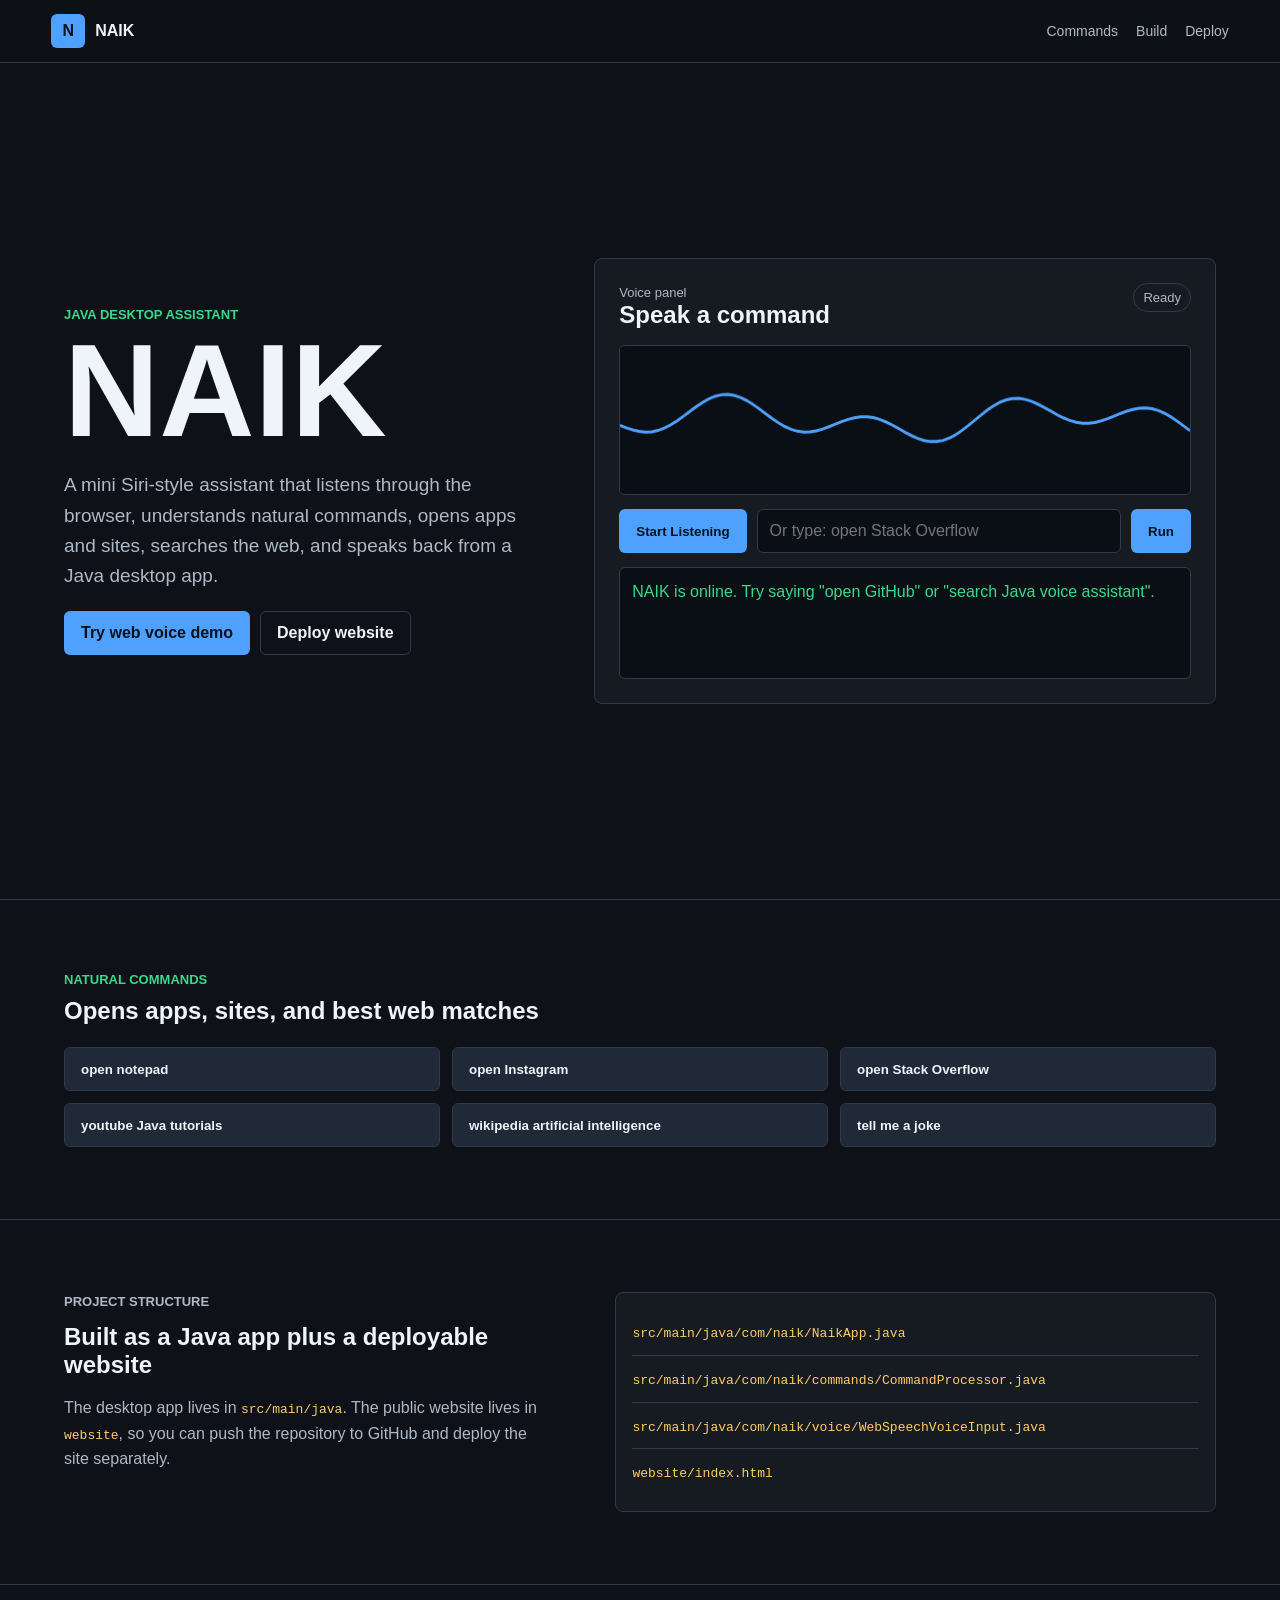
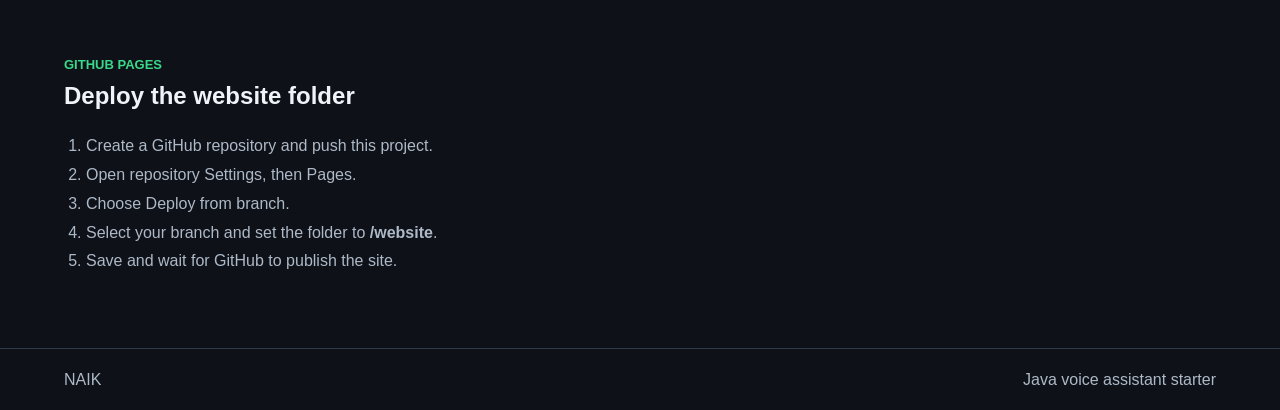
==== docs/index.html @ 561e306b "Initial commit for NAIK AI Assistant" ====
<!doctype html>
<html lang="en">
<head>
    <meta charset="utf-8">
    <meta name="viewport" content="width=device-width, initial-scale=1">
    <title>NAIK - Java Voice Assistant</title>
    <meta name="description" content="NAIK is a Java desktop voice assistant with browser voice input, app launching, web search, and spoken responses.">
    <link rel="stylesheet" href="styles.css">
</head>
<body>
    <header class="topbar">
        <a class="brand" href="#app" aria-label="NAIK home">
            <span class="brand-mark">N</span>
            <span>NAIK</span>
        </a>
        <nav aria-label="Main navigation">
            <a href="#commands">Commands</a>
            <a href="#build">Build</a>
            <a href="#deploy">Deploy</a>
        </nav>
    </header>

    <main id="app">
        <section class="assistant-shell" aria-labelledby="title">
            <div class="assistant-copy">
                <p class="eyebrow">Java desktop assistant</p>
                <h1 id="title">NAIK</h1>
                <p class="summary">A mini Siri-style assistant that listens through the browser, understands natural commands, opens apps and sites, searches the web, and speaks back from a Java desktop app.</p>
                <div class="actions">
                    <a class="primary-action" href="#demo">Try web voice demo</a>
                    <a class="secondary-action" href="#deploy">Deploy website</a>
                </div>
            </div>

            <section class="voice-console" id="demo" aria-label="NAIK web voice demo">
                <div class="console-header">
                    <div>
                        <span class="console-kicker">Voice panel</span>
                        <h2>Speak a command</h2>
                    </div>
                    <span class="status" id="status">Ready</span>
                </div>
                <canvas id="waveform" width="720" height="150" aria-label="Audio waveform visualization"></canvas>
                <div class="control-row">
                    <button id="listenButton" type="button">Start Listening</button>
                    <input id="commandInput" type="text" placeholder="Or type: open Stack Overflow" aria-label="Type a command">
                    <button id="runButton" type="button">Run</button>
                </div>
                <div class="transcript" aria-live="polite">
                    <p class="line assistant">NAIK is online. Try saying "open GitHub" or "search Java voice assistant".</p>
                </div>
            </section>
        </section>

        <section class="band" id="commands" aria-labelledby="commands-title">
            <div class="section-heading">
                <p class="eyebrow">Natural commands</p>
                <h2 id="commands-title">Opens apps, sites, and best web matches</h2>
            </div>
            <div class="command-grid">
                <button type="button" data-command="open notepad">open notepad</button>
                <button type="button" data-command="open Instagram">open Instagram</button>
                <button type="button" data-command="open Stack Overflow">open Stack Overflow</button>
                <button type="button" data-command="youtube Java tutorials">youtube Java tutorials</button>
                <button type="button" data-command="wikipedia artificial intelligence">wikipedia artificial intelligence</button>
                <button type="button" data-command="tell me a joke">tell me a joke</button>
            </div>
        </section>

        <section class="split-band" id="build" aria-labelledby="build-title">
            <div>
                <p class="eyebrow">Project structure</p>
                <h2 id="build-title">Built as a Java app plus a deployable website</h2>
                <p>The desktop app lives in <code>src/main/java</code>. The public website lives in <code>website</code>, so you can push the repository to GitHub and deploy the site separately.</p>
            </div>
            <div class="file-list" aria-label="Important files">
                <p><code>src/main/java/com/naik/NaikApp.java</code></p>
                <p><code>src/main/java/com/naik/commands/CommandProcessor.java</code></p>
                <p><code>src/main/java/com/naik/voice/WebSpeechVoiceInput.java</code></p>
                <p><code>website/index.html</code></p>
            </div>
        </section>

        <section class="band deploy" id="deploy" aria-labelledby="deploy-title">
            <div class="section-heading">
                <p class="eyebrow">GitHub Pages</p>
                <h2 id="deploy-title">Deploy the website folder</h2>
            </div>
            <ol class="steps">
                <li>Create a GitHub repository and push this project.</li>
                <li>Open repository Settings, then Pages.</li>
                <li>Choose Deploy from branch.</li>
                <li>Select your branch and set the folder to <strong>/website</strong>.</li>
                <li>Save and wait for GitHub to publish the site.</li>
            </ol>
        </section>
    </main>

    <footer>
        <span>NAIK</span>
        <span>Java voice assistant starter</span>
    </footer>

    <script src="script.js"></script>
</body>
</html>
---- docs/styles.css ----
:root {
    color-scheme: dark;
    --bg: #0e1117;
    --panel: #161b22;
    --panel-strong: #1f2937;
    --text: #eef4f8;
    --muted: #aeb9c7;
    --line: #303a48;
    --blue: #4ea1ff;
    --green: #39d98a;
    --amber: #ffcc66;
}

* {
    box-sizing: border-box;
}

html {
    scroll-behavior: smooth;
}

body {
    margin: 0;
    background: var(--bg);
    color: var(--text);
    font-family: Arial, Helvetica, sans-serif;
}

a {
    color: inherit;
    text-decoration: none;
}

.topbar {
    position: sticky;
    top: 0;
    z-index: 10;
    display: flex;
    align-items: center;
    justify-content: space-between;
    gap: 20px;
    padding: 14px clamp(18px, 4vw, 56px);
    background: rgba(14, 17, 23, 0.94);
    border-bottom: 1px solid var(--line);
    backdrop-filter: blur(12px);
}

.brand {
    display: inline-flex;
    align-items: center;
    gap: 10px;
    font-weight: 800;
}

.brand-mark {
    display: inline-grid;
    place-items: center;
    width: 34px;
    height: 34px;
    border-radius: 6px;
    background: var(--blue);
    color: #06111f;
}

nav {
    display: flex;
    gap: 18px;
    color: var(--muted);
    font-size: 14px;
}

main {
    min-height: 100vh;
}

.assistant-shell {
    min-height: calc(100vh - 64px);
    display: grid;
    grid-template-columns: minmax(260px, 0.9fr) minmax(320px, 1.2fr);
    gap: clamp(24px, 5vw, 64px);
    align-items: center;
    padding: clamp(28px, 6vw, 72px) clamp(18px, 5vw, 72px);
}

.assistant-copy h1 {
    margin: 0;
    font-size: clamp(58px, 12vw, 132px);
    line-height: 0.9;
    letter-spacing: 0;
}

.eyebrow {
    margin: 0 0 10px;
    color: var(--green);
    font-size: 13px;
    font-weight: 800;
    letter-spacing: 0;
    text-transform: uppercase;
}

.summary {
    max-width: 640px;
    color: var(--muted);
    font-size: 19px;
    line-height: 1.6;
}

.actions,
.control-row {
    display: flex;
    flex-wrap: wrap;
    gap: 10px;
    align-items: center;
}

.primary-action,
.secondary-action,
button {
    min-height: 44px;
    border: 1px solid transparent;
    border-radius: 6px;
    padding: 0 16px;
    font-weight: 800;
    cursor: pointer;
}

.primary-action,
button {
    display: inline-flex;
    align-items: center;
    background: var(--blue);
    color: #06111f;
}

.secondary-action {
    display: inline-flex;
    align-items: center;
    border-color: var(--line);
    color: var(--text);
}

.voice-console,
.file-list {
    border: 1px solid var(--line);
    border-radius: 8px;
    background: var(--panel);
}

.voice-console {
    padding: clamp(16px, 3vw, 24px);
}

.console-header {
    display: flex;
    align-items: flex-start;
    justify-content: space-between;
    gap: 16px;
    margin-bottom: 16px;
}

.console-header h2,
.section-heading h2,
.split-band h2 {
    margin: 0;
    letter-spacing: 0;
}

.console-kicker,
.status {
    color: var(--muted);
    font-size: 13px;
}

.status {
    padding: 6px 9px;
    border: 1px solid var(--line);
    border-radius: 999px;
}

canvas {
    display: block;
    width: 100%;
    height: 150px;
    background: #0a0f16;
    border: 1px solid var(--line);
    border-radius: 6px;
    margin-bottom: 14px;
}

input {
    min-width: min(100%, 280px);
    flex: 1;
    min-height: 44px;
    border: 1px solid var(--line);
    border-radius: 6px;
    padding: 0 12px;
    background: #0a0f16;
    color: var(--text);
    font: inherit;
}

.transcript {
    margin-top: 14px;
    min-height: 112px;
    border: 1px solid var(--line);
    border-radius: 6px;
    background: #0a0f16;
    padding: 12px;
    overflow: auto;
}

.line {
    margin: 0 0 10px;
    color: var(--muted);
    line-height: 1.45;
}

.line.assistant {
    color: var(--green);
}

.line.user {
    color: var(--amber);
}

.band,
.split-band {
    padding: clamp(32px, 6vw, 72px) clamp(18px, 5vw, 72px);
    border-top: 1px solid var(--line);
}

.section-heading {
    max-width: 760px;
    margin-bottom: 22px;
}

.command-grid {
    display: grid;
    grid-template-columns: repeat(3, minmax(0, 1fr));
    gap: 12px;
}

.command-grid button {
    justify-content: flex-start;
    background: var(--panel-strong);
    color: var(--text);
    border-color: var(--line);
}

.split-band {
    display: grid;
    grid-template-columns: minmax(260px, 0.9fr) minmax(320px, 1.1fr);
    gap: clamp(20px, 5vw, 60px);
    align-items: start;
}

.split-band p {
    color: var(--muted);
    line-height: 1.6;
}

.file-list {
    padding: 16px;
}

.file-list p {
    margin: 0;
    padding: 10px 0;
    border-bottom: 1px solid var(--line);
    overflow-wrap: anywhere;
}

.file-list p:last-child {
    border-bottom: 0;
}

code {
    color: var(--amber);
}

.steps {
    max-width: 820px;
    margin: 0;
    padding-left: 22px;
    color: var(--muted);
    line-height: 1.8;
}

footer {
    display: flex;
    justify-content: space-between;
    gap: 16px;
    padding: 22px clamp(18px, 5vw, 72px);
    color: var(--muted);
    border-top: 1px solid var(--line);
}

@media (max-width: 860px) {
    .assistant-shell,
    .split-band {
        grid-template-columns: 1fr;
    }

    .assistant-shell {
        min-height: auto;
    }

    .command-grid {
        grid-template-columns: 1fr 1fr;
    }
}

@media (max-width: 560px) {
    .topbar,
    footer {
        align-items: flex-start;
        flex-direction: column;
    }

    .command-grid {
        grid-template-columns: 1fr;
    }

    .control-row button,
    .control-row input {
        width: 100%;
    }
}
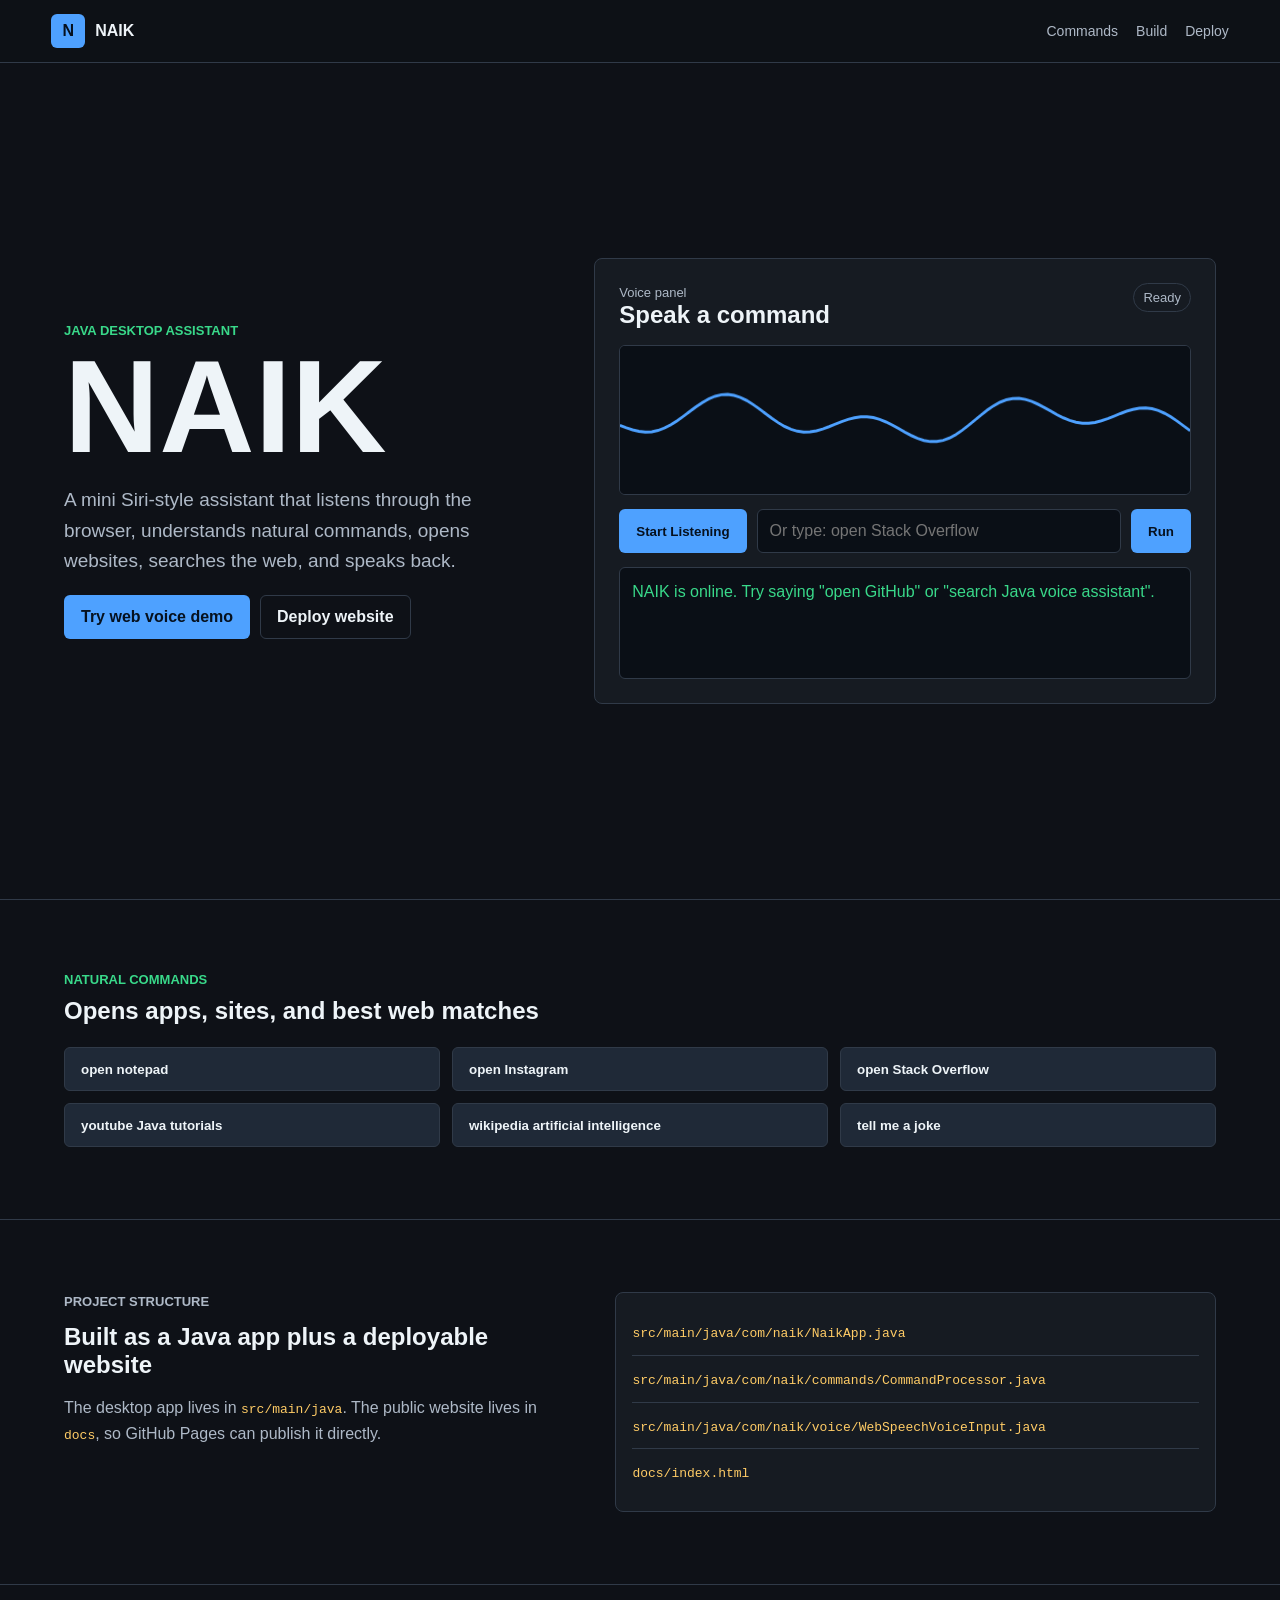
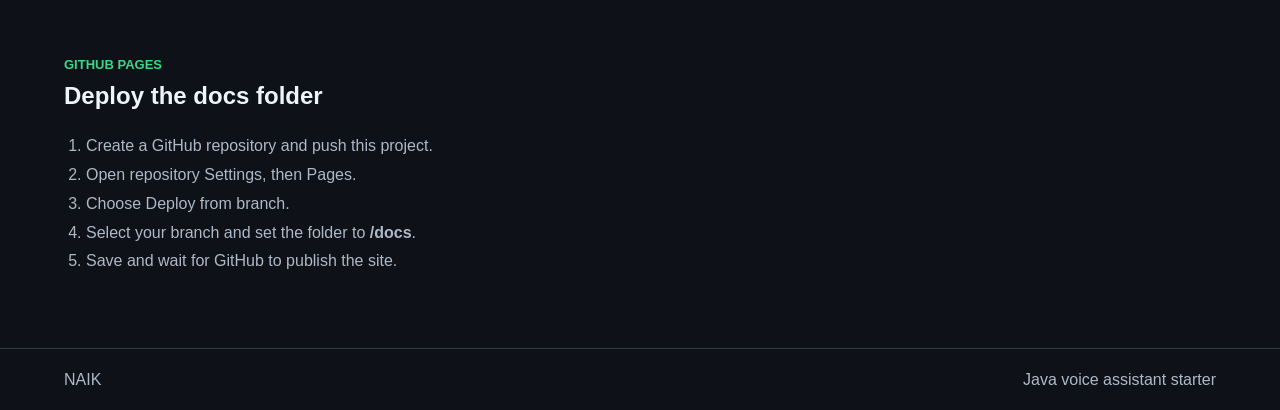
==== commit da47f758: "Improve website voice commands and speech" ====
--- a/docs/index.html
+++ b/docs/index.html
@@ -25,7 +25,7 @@
             <div class="assistant-copy">
                 <p class="eyebrow">Java desktop assistant</p>
                 <h1 id="title">NAIK</h1>
-                <p class="summary">A mini Siri-style assistant that listens through the browser, understands natural commands, opens apps and sites, searches the web, and speaks back from a Java desktop app.</p>
+                <p class="summary">A mini Siri-style assistant that listens through the browser, understands natural commands, opens websites, searches the web, and speaks back.</p>
                 <div class="actions">
                     <a class="primary-action" href="#demo">Try web voice demo</a>
                     <a class="secondary-action" href="#deploy">Deploy website</a>
@@ -71,26 +71,26 @@
             <div>
                 <p class="eyebrow">Project structure</p>
                 <h2 id="build-title">Built as a Java app plus a deployable website</h2>
-                <p>The desktop app lives in <code>src/main/java</code>. The public website lives in <code>website</code>, so you can push the repository to GitHub and deploy the site separately.</p>
+                <p>The desktop app lives in <code>src/main/java</code>. The public website lives in <code>docs</code>, so GitHub Pages can publish it directly.</p>
             </div>
             <div class="file-list" aria-label="Important files">
                 <p><code>src/main/java/com/naik/NaikApp.java</code></p>
                 <p><code>src/main/java/com/naik/commands/CommandProcessor.java</code></p>
                 <p><code>src/main/java/com/naik/voice/WebSpeechVoiceInput.java</code></p>
-                <p><code>website/index.html</code></p>
+                <p><code>docs/index.html</code></p>
             </div>
         </section>
 
         <section class="band deploy" id="deploy" aria-labelledby="deploy-title">
             <div class="section-heading">
                 <p class="eyebrow">GitHub Pages</p>
-                <h2 id="deploy-title">Deploy the website folder</h2>
+                <h2 id="deploy-title">Deploy the docs folder</h2>
             </div>
             <ol class="steps">
                 <li>Create a GitHub repository and push this project.</li>
                 <li>Open repository Settings, then Pages.</li>
                 <li>Choose Deploy from branch.</li>
-                <li>Select your branch and set the folder to <strong>/website</strong>.</li>
+                <li>Select your branch and set the folder to <strong>/docs</strong>.</li>
                 <li>Save and wait for GitHub to publish the site.</li>
             </ol>
         </section>
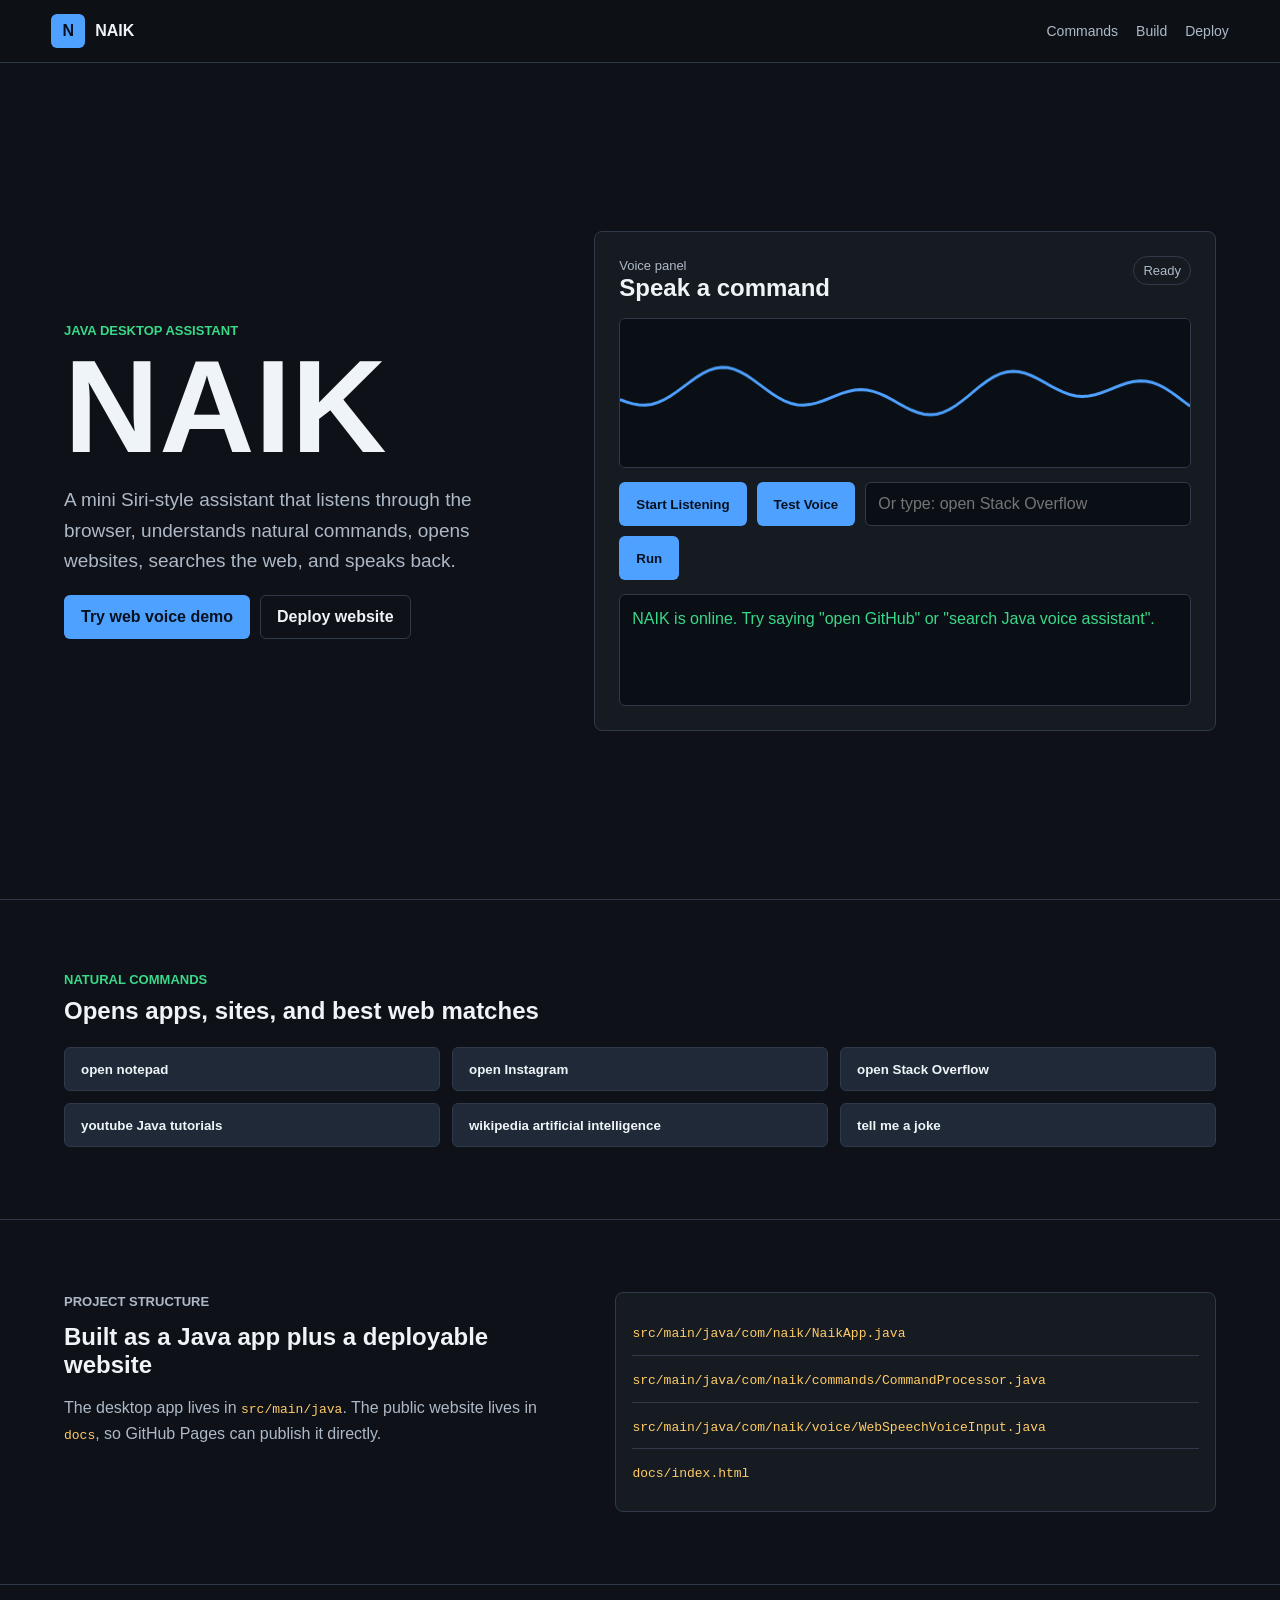
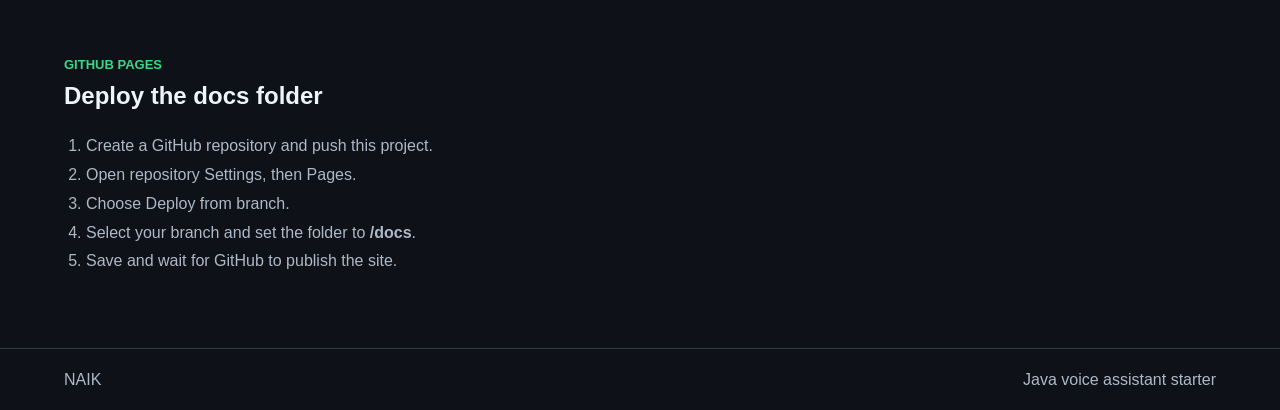
==== commit ff38602d: "Add website voice test button" ====
--- a/docs/index.html
+++ b/docs/index.html
@@ -43,6 +43,7 @@
                 <canvas id="waveform" width="720" height="150" aria-label="Audio waveform visualization"></canvas>
                 <div class="control-row">
                     <button id="listenButton" type="button">Start Listening</button>
+                    <button id="voiceButton" type="button">Test Voice</button>
                     <input id="commandInput" type="text" placeholder="Or type: open Stack Overflow" aria-label="Type a command">
                     <button id="runButton" type="button">Run</button>
                 </div>
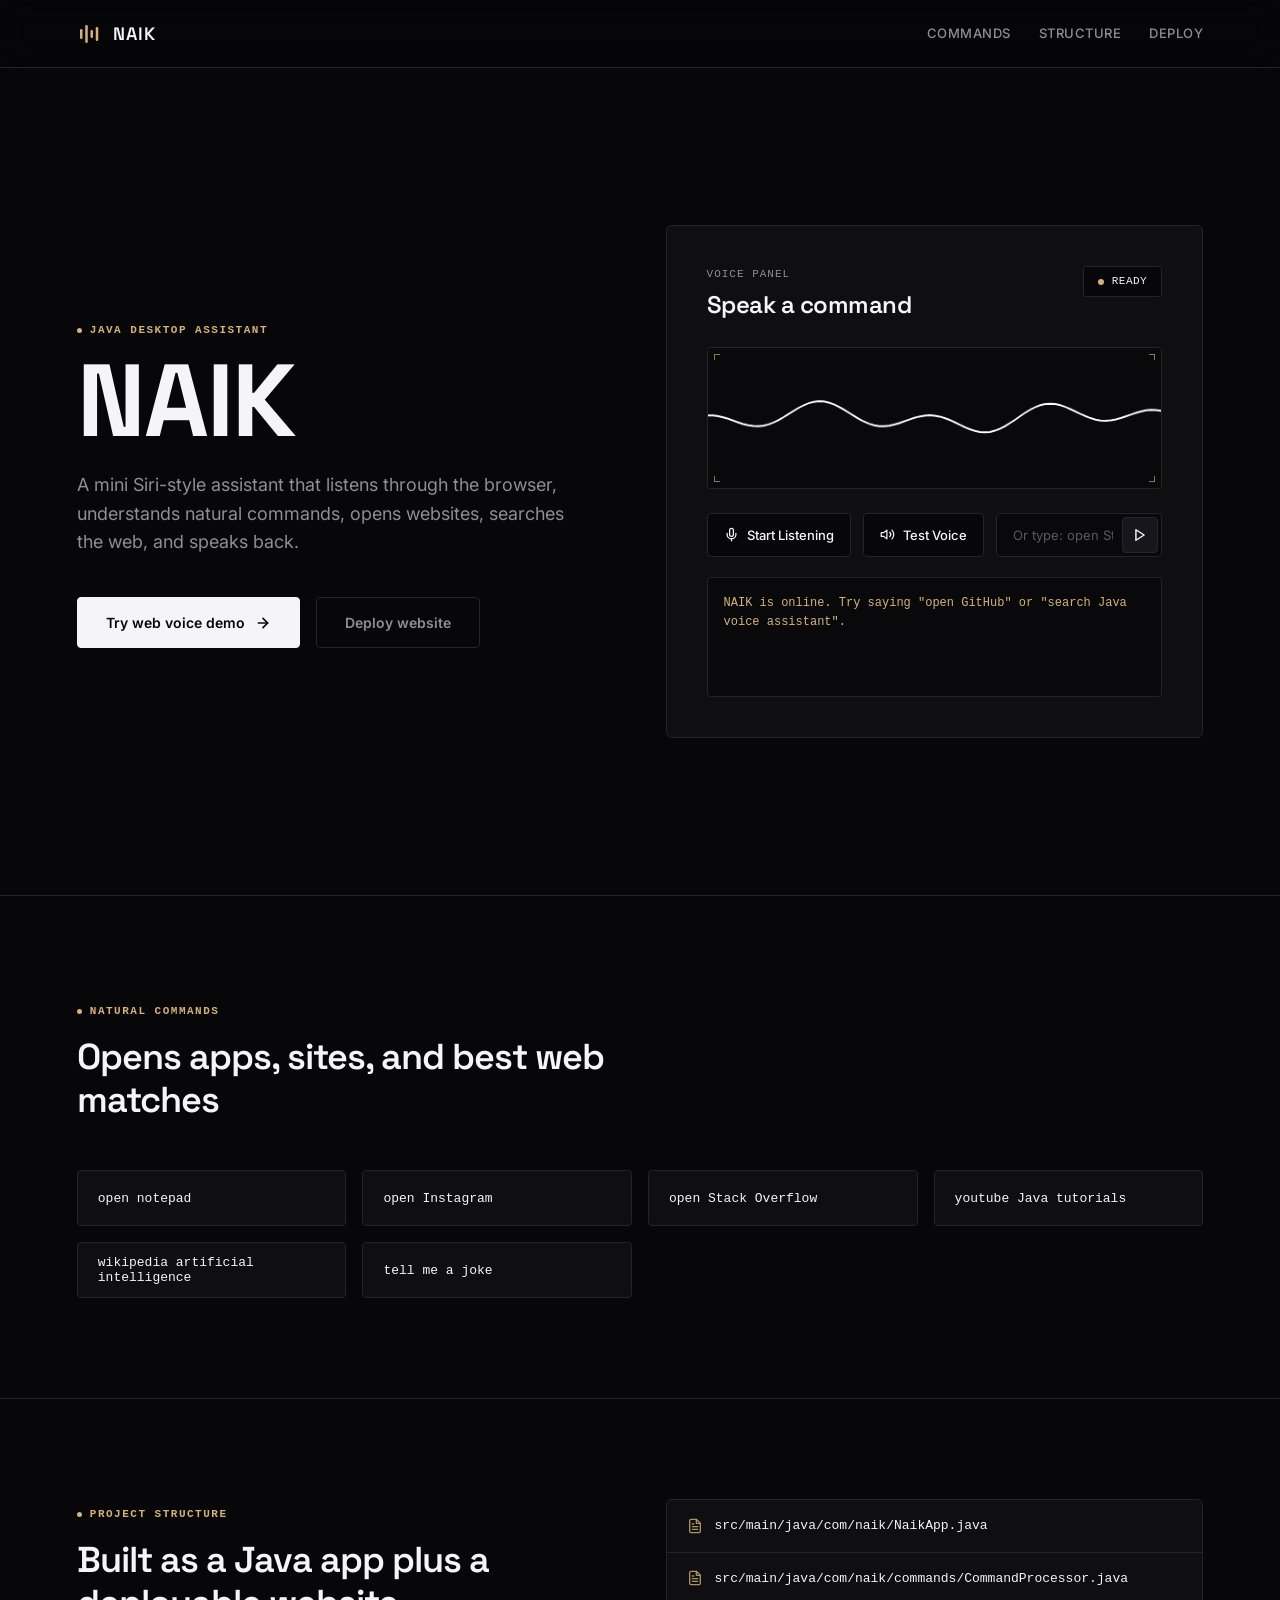
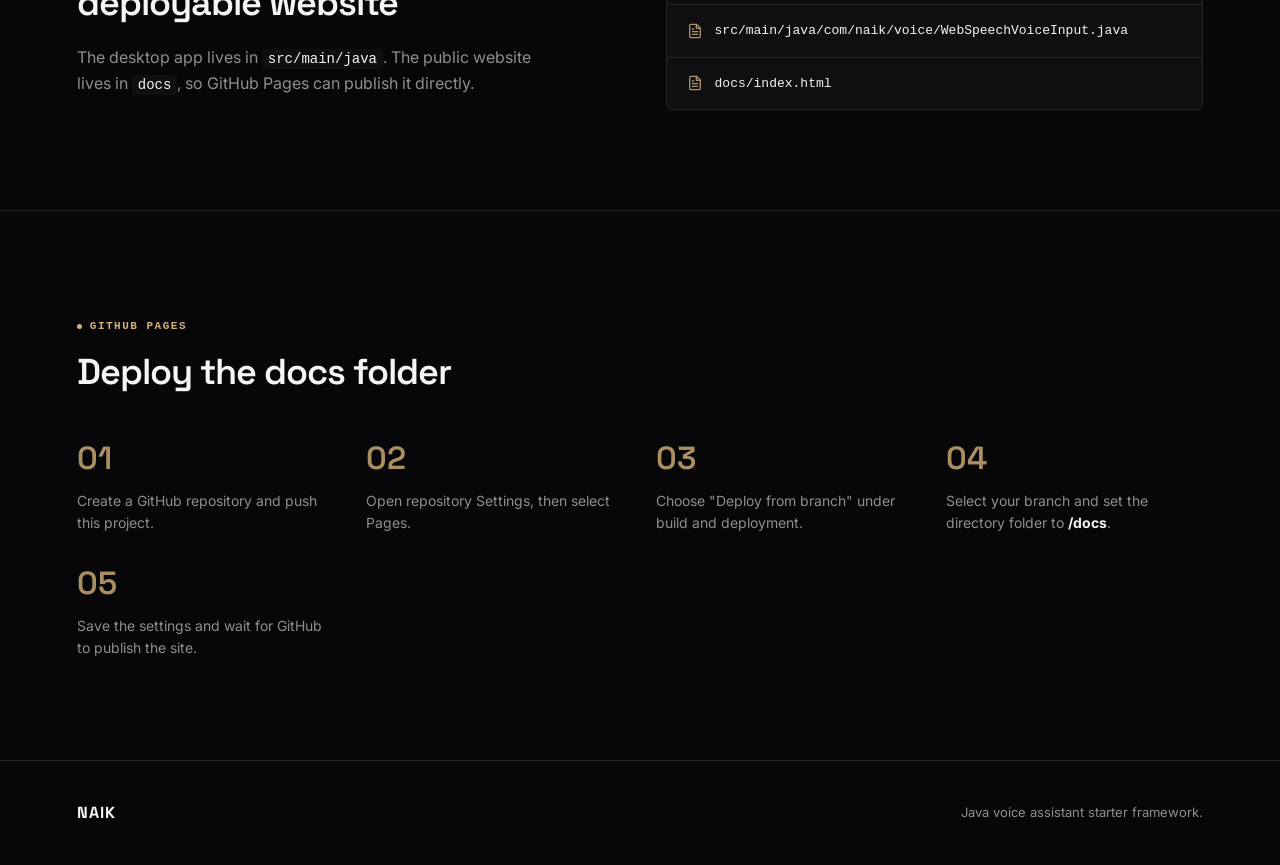
==== commit 5126d632: "Upgrade NAIK voice panel UI to Obsidian & Titanium minimalist theme" ====
--- a/docs/index.html
+++ b/docs/index.html
@@ -5,30 +5,52 @@
     <meta name="viewport" content="width=device-width, initial-scale=1">
     <title>NAIK - Java Voice Assistant</title>
     <meta name="description" content="NAIK is a Java desktop voice assistant with browser voice input, app launching, web search, and spoken responses.">
+    
+    <!-- Google Fonts -->
+    <link rel="preconnect" href="https://fonts.googleapis.com">
+    <link rel="preconnect" href="https://fonts.gstatic.com" crossorigin>
+    <link href="https://fonts.googleapis.com/css2?family=Inter:wght@300;400;500;600;700&family=Outfit:wght@400;500;600;700;800&family=Space+Grotesk:wght@400;500;600;700&display=swap" rel="stylesheet">
+    
     <link rel="stylesheet" href="styles.css">
 </head>
 <body>
     <header class="topbar">
         <a class="brand" href="#app" aria-label="NAIK home">
-            <span class="brand-mark">N</span>
-            <span>NAIK</span>
+            <svg class="brand-logo" width="24" height="24" viewBox="0 0 24 24" fill="none" xmlns="http://www.w3.org/2000/svg">
+                <rect x="3" y="7" width="2.5" height="10" rx="1.25" fill="currentColor"/>
+                <rect x="8.25" y="3" width="2.5" height="18" rx="1.25" fill="currentColor"/>
+                <rect x="13.5" y="8" width="2.5" height="8" rx="1.25" fill="currentColor"/>
+                <rect x="18.75" y="5" width="2.5" height="14" rx="1.25" fill="currentColor"/>
+            </svg>
+            <span class="brand-name">NAIK</span>
         </a>
         <nav aria-label="Main navigation">
-            <a href="#commands">Commands</a>
-            <a href="#build">Build</a>
-            <a href="#deploy">Deploy</a>
+            <a href="#commands" class="nav-link">Commands</a>
+            <a href="#build" class="nav-link">Structure</a>
+            <a href="#deploy" class="nav-link">Deploy</a>
         </nav>
     </header>
 
     <main id="app">
         <section class="assistant-shell" aria-labelledby="title">
             <div class="assistant-copy">
-                <p class="eyebrow">Java desktop assistant</p>
+                <p class="eyebrow">
+                    <span class="eyebrow-dot"></span>
+                    Java desktop assistant
+                </p>
                 <h1 id="title">NAIK</h1>
                 <p class="summary">A mini Siri-style assistant that listens through the browser, understands natural commands, opens websites, searches the web, and speaks back.</p>
                 <div class="actions">
-                    <a class="primary-action" href="#demo">Try web voice demo</a>
-                    <a class="secondary-action" href="#deploy">Deploy website</a>
+                    <a class="primary-action" href="#demo">
+                        <span>Try web voice demo</span>
+                        <svg class="btn-arrow" width="16" height="16" viewBox="0 0 24 24" fill="none" stroke="currentColor" stroke-width="2.5" stroke-linecap="round" stroke-linejoin="round">
+                            <line x1="5" y1="12" x2="19" y2="12"></line>
+                            <polyline points="12 5 19 12 12 19"></polyline>
+                        </svg>
+                    </a>
+                    <a class="secondary-action" href="#deploy">
+                        <span>Deploy website</span>
+                    </a>
                 </div>
             </div>
 
@@ -40,13 +62,44 @@
                     </div>
                     <span class="status" id="status">Ready</span>
                 </div>
-                <canvas id="waveform" width="720" height="150" aria-label="Audio waveform visualization"></canvas>
+                
+                <div class="waveform-container">
+                    <canvas id="waveform" width="720" height="150" aria-label="Audio waveform visualization"></canvas>
+                    <div class="hud-corners">
+                        <div class="hud-corner top-left"></div>
+                        <div class="hud-corner top-right"></div>
+                        <div class="hud-corner bottom-left"></div>
+                        <div class="hud-corner bottom-right"></div>
+                    </div>
+                </div>
+
                 <div class="control-row">
-                    <button id="listenButton" type="button">Start Listening</button>
-                    <button id="voiceButton" type="button">Test Voice</button>
-                    <input id="commandInput" type="text" placeholder="Or type: open Stack Overflow" aria-label="Type a command">
-                    <button id="runButton" type="button">Run</button>
-                </div>
+                    <button id="listenButton" type="button">
+                        <svg class="icon" width="15" height="15" viewBox="0 0 24 24" fill="none" stroke="currentColor" stroke-width="2" stroke-linecap="round" stroke-linejoin="round">
+                            <path d="M12 2a3 3 0 0 0-3 3v7a3 3 0 0 0 6 0V5a3 3 0 0 0-3-3Z"></path>
+                            <path d="M19 10v2a7 7 0 0 1-14 0v-2"></path>
+                            <line x1="12" y1="19" x2="12" y2="22"></line>
+                        </svg>
+                        <span>Start Listening</span>
+                    </button>
+                    <button id="voiceButton" type="button">
+                        <svg class="icon" width="15" height="15" viewBox="0 0 24 24" fill="none" stroke="currentColor" stroke-width="2" stroke-linecap="round" stroke-linejoin="round">
+                            <polygon points="11 5 6 9 2 9 2 15 6 15 11 19 11 5"></polygon>
+                            <path d="M19.07 4.93a10 10 0 0 1 0 14.14M15.54 8.46a5 5 0 0 1 0 7.07"></path>
+                        </svg>
+                        <span>Test Voice</span>
+                    </button>
+                    
+                    <div class="input-wrapper">
+                        <input id="commandInput" type="text" placeholder="Or type: open Stack Overflow" aria-label="Type a command">
+                        <button id="runButton" type="button" aria-label="Run command">
+                            <svg class="icon" width="14" height="14" viewBox="0 0 24 24" fill="none" stroke="currentColor" stroke-width="2.5" stroke-linecap="round" stroke-linejoin="round">
+                                <polygon points="5 3 19 12 5 21 5 3"></polygon>
+                            </svg>
+                        </button>
+                    </div>
+                </div>
+                
                 <div class="transcript" aria-live="polite">
                     <p class="line assistant">NAIK is online. Try saying "open GitHub" or "search Java voice assistant".</p>
                 </div>
@@ -55,51 +108,131 @@
 
         <section class="band" id="commands" aria-labelledby="commands-title">
             <div class="section-heading">
-                <p class="eyebrow">Natural commands</p>
+                <p class="eyebrow">
+                    <span class="eyebrow-dot"></span>
+                    Natural commands
+                </p>
                 <h2 id="commands-title">Opens apps, sites, and best web matches</h2>
             </div>
             <div class="command-grid">
-                <button type="button" data-command="open notepad">open notepad</button>
-                <button type="button" data-command="open Instagram">open Instagram</button>
-                <button type="button" data-command="open Stack Overflow">open Stack Overflow</button>
-                <button type="button" data-command="youtube Java tutorials">youtube Java tutorials</button>
-                <button type="button" data-command="wikipedia artificial intelligence">wikipedia artificial intelligence</button>
-                <button type="button" data-command="tell me a joke">tell me a joke</button>
+                <button type="button" data-command="open notepad" class="command-btn">
+                    <span class="cmd-text">open notepad</span>
+                    <span class="cmd-hint">run</span>
+                </button>
+                <button type="button" data-command="open Instagram" class="command-btn">
+                    <span class="cmd-text">open Instagram</span>
+                    <span class="cmd-hint">run</span>
+                </button>
+                <button type="button" data-command="open Stack Overflow" class="command-btn">
+                    <span class="cmd-text">open Stack Overflow</span>
+                    <span class="cmd-hint">run</span>
+                </button>
+                <button type="button" data-command="youtube Java tutorials" class="command-btn">
+                    <span class="cmd-text">youtube Java tutorials</span>
+                    <span class="cmd-hint">run</span>
+                </button>
+                <button type="button" data-command="wikipedia artificial intelligence" class="command-btn">
+                    <span class="cmd-text">wikipedia artificial intelligence</span>
+                    <span class="cmd-hint">run</span>
+                </button>
+                <button type="button" data-command="tell me a joke" class="command-btn">
+                    <span class="cmd-text">tell me a joke</span>
+                    <span class="cmd-hint">run</span>
+                </button>
             </div>
         </section>
 
         <section class="split-band" id="build" aria-labelledby="build-title">
-            <div>
-                <p class="eyebrow">Project structure</p>
+            <div class="structure-copy">
+                <p class="eyebrow">
+                    <span class="eyebrow-dot"></span>
+                    Project structure
+                </p>
                 <h2 id="build-title">Built as a Java app plus a deployable website</h2>
-                <p>The desktop app lives in <code>src/main/java</code>. The public website lives in <code>docs</code>, so GitHub Pages can publish it directly.</p>
+                <p class="structure-desc">The desktop app lives in <code>src/main/java</code>. The public website lives in <code>docs</code>, so GitHub Pages can publish it directly.</p>
             </div>
             <div class="file-list" aria-label="Important files">
-                <p><code>src/main/java/com/naik/NaikApp.java</code></p>
-                <p><code>src/main/java/com/naik/commands/CommandProcessor.java</code></p>
-                <p><code>src/main/java/com/naik/voice/WebSpeechVoiceInput.java</code></p>
-                <p><code>docs/index.html</code></p>
+                <div class="file-item">
+                    <svg class="file-icon" width="16" height="16" viewBox="0 0 24 24" fill="none" stroke="currentColor" stroke-width="2" stroke-linecap="round" stroke-linejoin="round">
+                        <path d="M14 2H6a2 2 0 0 0-2 2v16a2 2 0 0 0 2 2h12a2 2 0 0 0 2-2V8z"></path>
+                        <polyline points="14 2 14 8 20 8"></polyline>
+                        <line x1="16" y1="13" x2="8" y2="13"></line>
+                        <line x1="16" y1="17" x2="8" y2="17"></line>
+                        <polyline points="10 9 9 9 8 9"></polyline>
+                    </svg>
+                    <span>src/main/java/com/naik/NaikApp.java</span>
+                </div>
+                <div class="file-item">
+                    <svg class="file-icon" width="16" height="16" viewBox="0 0 24 24" fill="none" stroke="currentColor" stroke-width="2" stroke-linecap="round" stroke-linejoin="round">
+                        <path d="M14 2H6a2 2 0 0 0-2 2v16a2 2 0 0 0 2 2h12a2 2 0 0 0 2-2V8z"></path>
+                        <polyline points="14 2 14 8 20 8"></polyline>
+                        <line x1="16" y1="13" x2="8" y2="13"></line>
+                        <line x1="16" y1="17" x2="8" y2="17"></line>
+                        <polyline points="10 9 9 9 8 9"></polyline>
+                    </svg>
+                    <span>src/main/java/com/naik/commands/CommandProcessor.java</span>
+                </div>
+                <div class="file-item">
+                    <svg class="file-icon" width="16" height="16" viewBox="0 0 24 24" fill="none" stroke="currentColor" stroke-width="2" stroke-linecap="round" stroke-linejoin="round">
+                        <path d="M14 2H6a2 2 0 0 0-2 2v16a2 2 0 0 0 2 2h12a2 2 0 0 0 2-2V8z"></path>
+                        <polyline points="14 2 14 8 20 8"></polyline>
+                        <line x1="16" y1="13" x2="8" y2="13"></line>
+                        <line x1="16" y1="17" x2="8" y2="17"></line>
+                        <polyline points="10 9 9 9 8 9"></polyline>
+                    </svg>
+                    <span>src/main/java/com/naik/voice/WebSpeechVoiceInput.java</span>
+                </div>
+                <div class="file-item">
+                    <svg class="file-icon" width="16" height="16" viewBox="0 0 24 24" fill="none" stroke="currentColor" stroke-width="2" stroke-linecap="round" stroke-linejoin="round">
+                        <path d="M14 2H6a2 2 0 0 0-2 2v16a2 2 0 0 0 2 2h12a2 2 0 0 0 2-2V8z"></path>
+                        <polyline points="14 2 14 8 20 8"></polyline>
+                        <line x1="16" y1="13" x2="8" y2="13"></line>
+                        <line x1="16" y1="17" x2="8" y2="17"></line>
+                        <polyline points="10 9 9 9 8 9"></polyline>
+                    </svg>
+                    <span>docs/index.html</span>
+                </div>
             </div>
         </section>
 
         <section class="band deploy" id="deploy" aria-labelledby="deploy-title">
             <div class="section-heading">
-                <p class="eyebrow">GitHub Pages</p>
+                <p class="eyebrow">
+                    <span class="eyebrow-dot"></span>
+                    GitHub Pages
+                </p>
                 <h2 id="deploy-title">Deploy the docs folder</h2>
             </div>
             <ol class="steps">
-                <li>Create a GitHub repository and push this project.</li>
-                <li>Open repository Settings, then Pages.</li>
-                <li>Choose Deploy from branch.</li>
-                <li>Select your branch and set the folder to <strong>/docs</strong>.</li>
-                <li>Save and wait for GitHub to publish the site.</li>
+                <li>
+                    <span class="step-num">01</span>
+                    <span class="step-text">Create a GitHub repository and push this project.</span>
+                </li>
+                <li>
+                    <span class="step-num">02</span>
+                    <span class="step-text">Open repository Settings, then select Pages.</span>
+                </li>
+                <li>
+                    <span class="step-num">03</span>
+                    <span class="step-text">Choose "Deploy from branch" under build and deployment.</span>
+                </li>
+                <li>
+                    <span class="step-num">04</span>
+                    <span class="step-text">Select your branch and set the directory folder to <strong>/docs</strong>.</span>
+                </li>
+                <li>
+                    <span class="step-num">05</span>
+                    <span class="step-text">Save the settings and wait for GitHub to publish the site.</span>
+                </li>
             </ol>
         </section>
     </main>
 
     <footer>
-        <span>NAIK</span>
-        <span>Java voice assistant starter</span>
+        <div class="footer-content">
+            <span class="footer-brand">NAIK</span>
+            <span class="footer-meta">Java voice assistant starter framework.</span>
+        </div>
     </footer>
 
     <script src="script.js"></script>
--- a/docs/styles.css
+++ b/docs/styles.css
@@ -1,328 +1,721 @@
+/* ==========================================================================
+   Obsidian Minimalist & Titanium Design System
+   ========================================================================== */
+
 :root {
     color-scheme: dark;
-    --bg: #0e1117;
-    --panel: #161b22;
-    --panel-strong: #1f2937;
-    --text: #eef4f8;
-    --muted: #aeb9c7;
-    --line: #303a48;
-    --blue: #4ea1ff;
-    --green: #39d98a;
-    --amber: #ffcc66;
+    
+    /* Obsidian Palette */
+    --bg-primary: #070709;
+    --bg-secondary: #0f0f12;
+    --bg-tertiary: #16161c;
+    --bg-button-hover: #1f1f26;
+    
+    /* Titanium & Neutral Accents */
+    --accent-titanium: #d4b27a;
+    --accent-titanium-muted: #8d754f;
+    --text-primary: #f5f5f7;
+    --text-muted: #8e8e93;
+    --border-color: #242429;
+    --border-color-focus: #3e3e46;
+    
+    /* State colors - understated */
+    --state-ready: #d4b27a;
+    --state-listening: #ffffff;
+    --state-error: #ff453a;
+    
+    /* Fonts */
+    --font-display: 'Space Grotesk', 'Outfit', sans-serif;
+    --font-sans: 'Inter', -apple-system, BlinkMacSystemFont, sans-serif;
+    --font-mono: ui-monospace, SFMono-Regular, SF Pro Text, Menlo, monospace;
 }
 
 * {
     box-sizing: border-box;
+    margin: 0;
+    padding: 0;
 }
 
 html {
     scroll-behavior: smooth;
+    background-color: var(--bg-primary);
 }
 
 body {
-    margin: 0;
-    background: var(--bg);
-    color: var(--text);
-    font-family: Arial, Helvetica, sans-serif;
+    background: var(--bg-primary);
+    color: var(--text-primary);
+    font-family: var(--font-sans);
+    -webkit-font-smoothing: antialiased;
+    -moz-osx-font-smoothing: grayscale;
+    line-height: 1.5;
 }
 
 a {
     color: inherit;
     text-decoration: none;
-}
+    transition: color 0.2s ease, border-color 0.2s ease;
+}
+
+/* Custom Scrollbar */
+::-webkit-scrollbar {
+    width: 6px;
+    height: 6px;
+}
+::-webkit-scrollbar-track {
+    background: var(--bg-primary);
+}
+::-webkit-scrollbar-thumb {
+    background: var(--border-color);
+    border-radius: 3px;
+}
+::-webkit-scrollbar-thumb:hover {
+    background: var(--border-color-focus);
+}
+
+/* ==========================================================================
+   Header / Topbar Styling
+   ========================================================================== */
 
 .topbar {
     position: sticky;
     top: 0;
-    z-index: 10;
+    z-index: 100;
     display: flex;
     align-items: center;
     justify-content: space-between;
-    gap: 20px;
-    padding: 14px clamp(18px, 4vw, 56px);
-    background: rgba(14, 17, 23, 0.94);
-    border-bottom: 1px solid var(--line);
-    backdrop-filter: blur(12px);
+    padding: 20px clamp(24px, 6vw, 80px);
+    background: rgba(7, 7, 9, 0.85);
+    border-bottom: 1px solid var(--border-color);
+    backdrop-filter: blur(16px);
+    -webkit-backdrop-filter: blur(16px);
 }
 
 .brand {
     display: inline-flex;
     align-items: center;
+    gap: 12px;
+    color: var(--text-primary);
+    font-weight: 700;
+    letter-spacing: -0.5px;
+    font-size: 18px;
+}
+
+.brand-logo {
+    color: var(--accent-titanium);
+    transition: transform 0.3s cubic-bezier(0.16, 1, 0.3, 1);
+}
+
+.brand:hover .brand-logo {
+    transform: scale(1.1);
+}
+
+.brand-name {
+    font-family: var(--font-display);
+    font-weight: 600;
+    letter-spacing: 1px;
+}
+
+nav {
+    display: flex;
+    gap: 28px;
+}
+
+.nav-link {
+    color: var(--text-muted);
+    font-size: 13px;
+    font-weight: 500;
+    letter-spacing: 0.5px;
+    text-transform: uppercase;
+}
+
+.nav-link:hover {
+    color: var(--text-primary);
+}
+
+/* ==========================================================================
+   Layout & Sections
+   ========================================================================== */
+
+main {
+    max-width: 1440px;
+    margin: 0 auto;
+}
+
+.eyebrow {
+    display: inline-flex;
+    align-items: center;
+    gap: 8px;
+    color: var(--accent-titanium);
+    font-family: var(--font-mono);
+    font-size: 11px;
+    font-weight: 600;
+    letter-spacing: 1.5px;
+    text-transform: uppercase;
+    margin-bottom: 16px;
+}
+
+.eyebrow-dot {
+    display: inline-block;
+    width: 5px;
+    height: 5px;
+    border-radius: 50%;
+    background-color: var(--accent-titanium);
+}
+
+/* ==========================================================================
+   Hero Section / Assistant Shell
+   ========================================================================== */
+
+.assistant-shell {
+    min-height: calc(100vh - 73px);
+    display: grid;
+    grid-template-columns: 1fr 1.1fr;
+    gap: clamp(40px, 8vw, 100px);
+    align-items: center;
+    padding: clamp(40px, 8vw, 100px) clamp(24px, 6vw, 80px);
+}
+
+.assistant-copy {
+    max-width: 540px;
+}
+
+.assistant-copy h1 {
+    font-family: var(--font-display);
+    font-weight: 700;
+    font-size: clamp(64px, 8vw, 110px);
+    line-height: 0.9;
+    letter-spacing: -2px;
+    color: var(--text-primary);
+    margin-bottom: 24px;
+}
+
+.summary {
+    color: var(--text-muted);
+    font-size: 18px;
+    line-height: 1.6;
+    font-weight: 400;
+    margin-bottom: 40px;
+}
+
+.actions {
+    display: flex;
+    align-items: center;
+    gap: 16px;
+    flex-wrap: wrap;
+}
+
+.primary-action {
+    display: inline-flex;
+    align-items: center;
     gap: 10px;
-    font-weight: 800;
-}
-
-.brand-mark {
-    display: inline-grid;
-    place-items: center;
-    width: 34px;
-    height: 34px;
-    border-radius: 6px;
-    background: var(--blue);
-    color: #06111f;
-}
-
-nav {
-    display: flex;
-    gap: 18px;
-    color: var(--muted);
+    background: var(--text-primary);
+    color: var(--bg-primary);
+    padding: 14px 28px;
     font-size: 14px;
-}
-
-main {
-    min-height: 100vh;
-}
-
-.assistant-shell {
-    min-height: calc(100vh - 64px);
-    display: grid;
-    grid-template-columns: minmax(260px, 0.9fr) minmax(320px, 1.2fr);
-    gap: clamp(24px, 5vw, 64px);
-    align-items: center;
-    padding: clamp(28px, 6vw, 72px) clamp(18px, 5vw, 72px);
-}
-
-.assistant-copy h1 {
-    margin: 0;
-    font-size: clamp(58px, 12vw, 132px);
-    line-height: 0.9;
-    letter-spacing: 0;
-}
-
-.eyebrow {
-    margin: 0 0 10px;
-    color: var(--green);
-    font-size: 13px;
-    font-weight: 800;
-    letter-spacing: 0;
-    text-transform: uppercase;
-}
-
-.summary {
-    max-width: 640px;
-    color: var(--muted);
-    font-size: 19px;
-    line-height: 1.6;
-}
-
-.actions,
-.control-row {
-    display: flex;
-    flex-wrap: wrap;
-    gap: 10px;
-    align-items: center;
-}
-
-.primary-action,
-.secondary-action,
-button {
-    min-height: 44px;
-    border: 1px solid transparent;
-    border-radius: 6px;
-    padding: 0 16px;
-    font-weight: 800;
-    cursor: pointer;
-}
-
-.primary-action,
-button {
-    display: inline-flex;
-    align-items: center;
-    background: var(--blue);
-    color: #06111f;
+    font-weight: 600;
+    border-radius: 4px;
+    border: 1px solid var(--text-primary);
+}
+
+.primary-action:hover {
+    background: transparent;
+    color: var(--text-primary);
+}
+
+.btn-arrow {
+    transition: transform 0.2s ease;
+}
+
+.primary-action:hover .btn-arrow {
+    transform: translateX(4px);
 }
 
 .secondary-action {
     display: inline-flex;
     align-items: center;
-    border-color: var(--line);
-    color: var(--text);
-}
-
-.voice-console,
-.file-list {
-    border: 1px solid var(--line);
-    border-radius: 8px;
-    background: var(--panel);
-}
+    background: transparent;
+    color: var(--text-muted);
+    padding: 14px 28px;
+    font-size: 14px;
+    font-weight: 600;
+    border-radius: 4px;
+    border: 1px solid var(--border-color);
+}
+
+.secondary-action:hover {
+    color: var(--text-primary);
+    border-color: var(--border-color-focus);
+    background: var(--bg-secondary);
+}
+
+/* ==========================================================================
+   Voice Console Dashboard
+   ========================================================================== */
 
 .voice-console {
-    padding: clamp(16px, 3vw, 24px);
+    background: var(--bg-secondary);
+    border: 1px solid var(--border-color);
+    border-radius: 6px;
+    padding: clamp(24px, 4vw, 40px);
+    width: 100%;
 }
 
 .console-header {
     display: flex;
     align-items: flex-start;
     justify-content: space-between;
-    gap: 16px;
-    margin-bottom: 16px;
-}
-
-.console-header h2,
-.section-heading h2,
-.split-band h2 {
-    margin: 0;
-    letter-spacing: 0;
-}
-
-.console-kicker,
+    margin-bottom: 24px;
+}
+
+.console-kicker {
+    font-family: var(--font-mono);
+    font-size: 11px;
+    color: var(--text-muted);
+    letter-spacing: 1px;
+    text-transform: uppercase;
+    display: block;
+    margin-bottom: 4px;
+}
+
+.console-header h2 {
+    font-family: var(--font-display);
+    font-size: 24px;
+    font-weight: 600;
+    color: var(--text-primary);
+    letter-spacing: -0.5px;
+}
+
 .status {
-    color: var(--muted);
-    font-size: 13px;
-}
-
-.status {
-    padding: 6px 9px;
-    border: 1px solid var(--line);
-    border-radius: 999px;
+    font-family: var(--font-mono);
+    font-size: 11px;
+    color: var(--text-primary);
+    padding: 6px 14px;
+    border: 1px solid var(--border-color);
+    border-radius: 3px;
+    background: var(--bg-primary);
+    display: inline-flex;
+    align-items: center;
+    gap: 8px;
+    letter-spacing: 0.5px;
+    text-transform: uppercase;
+}
+
+.status::before {
+    content: '';
+    display: inline-block;
+    width: 6px;
+    height: 6px;
+    border-radius: 50%;
+    background-color: var(--state-ready);
+}
+
+/* Status animation triggers based on text */
+.status:not(:empty) {
+    transition: all 0.3s ease;
+}
+
+/* Canvas HUD container */
+.waveform-container {
+    position: relative;
+    width: 100%;
+    margin-bottom: 24px;
+    border: 1px solid var(--border-color);
+    background: #09090c;
+    border-radius: 4px;
+    overflow: hidden;
 }
 
 canvas {
     display: block;
     width: 100%;
-    height: 150px;
-    background: #0a0f16;
-    border: 1px solid var(--line);
-    border-radius: 6px;
-    margin-bottom: 14px;
+    height: 140px;
+}
+
+/* HUD corners decoration */
+.hud-corners .hud-corner {
+    position: absolute;
+    width: 6px;
+    height: 6px;
+    border: 1.5px solid var(--accent-titanium-muted);
+    pointer-events: none;
+}
+.hud-corner.top-left { top: 6px; left: 6px; border-right: 0; border-bottom: 0; }
+.hud-corner.top-right { top: 6px; right: 6px; border-left: 0; border-bottom: 0; }
+.hud-corner.bottom-left { bottom: 6px; left: 6px; border-right: 0; border-top: 0; }
+.hud-corner.bottom-right { bottom: 6px; right: 6px; border-left: 0; border-top: 0; }
+
+/* Control row inputs and buttons */
+.control-row {
+    display: grid;
+    grid-template-columns: auto auto 1fr;
+    gap: 12px;
+    margin-bottom: 20px;
+}
+
+button {
+    font-family: var(--font-sans);
+    font-size: 13px;
+    font-weight: 500;
+    color: var(--text-primary);
+    background: var(--bg-tertiary);
+    border: 1px solid var(--border-color);
+    border-radius: 4px;
+    height: 44px;
+    padding: 0 16px;
+    cursor: pointer;
+    display: inline-flex;
+    align-items: center;
+    justify-content: center;
+    gap: 8px;
+    transition: all 0.2s cubic-bezier(0.16, 1, 0.3, 1);
+}
+
+button:hover {
+    background: var(--bg-button-hover);
+    border-color: var(--border-color-focus);
+}
+
+button:active {
+    transform: scale(0.98);
+}
+
+/* Voice Console specific buttons */
+#listenButton {
+    background: var(--bg-primary);
+}
+
+#listenButton:hover {
+    border-color: var(--text-primary);
+}
+
+#voiceButton {
+    background: var(--bg-primary);
+}
+
+.input-wrapper {
+    position: relative;
+    display: flex;
+    align-items: center;
+    width: 100%;
 }
 
 input {
-    min-width: min(100%, 280px);
-    flex: 1;
-    min-height: 44px;
-    border: 1px solid var(--line);
-    border-radius: 6px;
-    padding: 0 12px;
-    background: #0a0f16;
-    color: var(--text);
-    font: inherit;
-}
-
+    width: 100%;
+    height: 44px;
+    background: #09090c;
+    border: 1px solid var(--border-color);
+    border-radius: 4px;
+    padding: 0 48px 0 16px;
+    color: var(--text-primary);
+    font-family: var(--font-sans);
+    font-size: 13px;
+    outline: none;
+    transition: border-color 0.2s ease;
+}
+
+input:focus {
+    border-color: var(--border-color-focus);
+}
+
+input::placeholder {
+    color: var(--text-muted);
+    opacity: 0.6;
+}
+
+#runButton {
+    position: absolute;
+    right: 4px;
+    top: 4px;
+    height: 36px;
+    width: 36px;
+    padding: 0;
+    background: var(--bg-tertiary);
+    border: 1px solid var(--border-color);
+}
+
+#runButton:hover {
+    background: var(--text-primary);
+    color: var(--bg-primary);
+    border-color: var(--text-primary);
+}
+
+/* Transcript Container */
 .transcript {
-    margin-top: 14px;
-    min-height: 112px;
-    border: 1px solid var(--line);
-    border-radius: 6px;
-    background: #0a0f16;
-    padding: 12px;
-    overflow: auto;
+    height: 120px;
+    border: 1px solid var(--border-color);
+    background: #09090c;
+    border-radius: 4px;
+    padding: 16px;
+    overflow-y: auto;
+    font-family: var(--font-mono);
+    font-size: 12px;
 }
 
 .line {
-    margin: 0 0 10px;
-    color: var(--muted);
-    line-height: 1.45;
+    margin-bottom: 8px;
+    line-height: 1.6;
+}
+
+.line:last-child {
+    margin-bottom: 0;
 }
 
 .line.assistant {
-    color: var(--green);
+    color: var(--accent-titanium);
 }
 
 .line.user {
-    color: var(--amber);
-}
-
-.band,
-.split-band {
-    padding: clamp(32px, 6vw, 72px) clamp(18px, 5vw, 72px);
-    border-top: 1px solid var(--line);
+    color: var(--text-primary);
+    border-left: 2px solid var(--border-color-focus);
+    padding-left: 8px;
+}
+
+/* ==========================================================================
+   Natural Commands Grid Section
+   ========================================================================== */
+
+.band {
+    padding: clamp(60px, 8vw, 100px) clamp(24px, 6vw, 80px);
+    border-top: 1px solid var(--border-color);
 }
 
 .section-heading {
-    max-width: 760px;
-    margin-bottom: 22px;
+    max-width: 600px;
+    margin-bottom: 48px;
+}
+
+.section-heading h2 {
+    font-family: var(--font-display);
+    font-size: 36px;
+    font-weight: 600;
+    letter-spacing: -1px;
+    line-height: 1.2;
 }
 
 .command-grid {
     display: grid;
-    grid-template-columns: repeat(3, minmax(0, 1fr));
-    gap: 12px;
-}
-
-.command-grid button {
-    justify-content: flex-start;
-    background: var(--panel-strong);
-    color: var(--text);
-    border-color: var(--line);
-}
+    grid-template-columns: repeat(auto-fill, minmax(260px, 1fr));
+    gap: 16px;
+}
+
+.command-btn {
+    display: flex;
+    align-items: center;
+    justify-content: space-between;
+    height: 56px;
+    padding: 0 20px;
+    background: var(--bg-secondary);
+    border: 1px solid var(--border-color);
+    border-radius: 4px;
+    text-align: left;
+    transition: all 0.2s cubic-bezier(0.16, 1, 0.3, 1);
+}
+
+.command-btn .cmd-text {
+    font-family: var(--font-mono);
+    font-size: 13px;
+    color: var(--text-primary);
+}
+
+.command-btn .cmd-hint {
+    font-family: var(--font-mono);
+    font-size: 9px;
+    color: var(--text-muted);
+    text-transform: uppercase;
+    letter-spacing: 1px;
+    opacity: 0;
+    transform: translateX(-4px);
+    transition: all 0.2s ease;
+}
+
+.command-btn:hover {
+    background: var(--bg-tertiary);
+    border-color: var(--border-color-focus);
+}
+
+.command-btn:hover .cmd-hint {
+    opacity: 1;
+    transform: translateX(0);
+}
+
+/* ==========================================================================
+   Project Structure Split Band Section
+   ========================================================================== */
 
 .split-band {
     display: grid;
-    grid-template-columns: minmax(260px, 0.9fr) minmax(320px, 1.1fr);
-    gap: clamp(20px, 5vw, 60px);
+    grid-template-columns: 1fr 1.1fr;
+    gap: clamp(40px, 8vw, 100px);
     align-items: start;
-}
-
-.split-band p {
-    color: var(--muted);
+    padding: clamp(60px, 8vw, 100px) clamp(24px, 6vw, 80px);
+    border-top: 1px solid var(--border-color);
+}
+
+.structure-copy {
+    max-width: 500px;
+}
+
+.structure-copy h2 {
+    font-family: var(--font-display);
+    font-size: 36px;
+    font-weight: 600;
+    letter-spacing: -1px;
+    line-height: 1.2;
+    margin-bottom: 20px;
+}
+
+.structure-desc {
+    color: var(--text-muted);
+    font-size: 16px;
     line-height: 1.6;
 }
 
+.structure-desc code {
+    color: var(--text-primary);
+    background: var(--bg-secondary);
+    padding: 2px 6px;
+    border-radius: 3px;
+    font-size: 14px;
+}
+
 .file-list {
-    padding: 16px;
-}
-
-.file-list p {
-    margin: 0;
-    padding: 10px 0;
-    border-bottom: 1px solid var(--line);
-    overflow-wrap: anywhere;
-}
-
-.file-list p:last-child {
-    border-bottom: 0;
-}
-
-code {
-    color: var(--amber);
-}
+    background: var(--bg-secondary);
+    border: 1px solid var(--border-color);
+    border-radius: 6px;
+    overflow: hidden;
+}
+
+.file-item {
+    display: flex;
+    align-items: center;
+    gap: 12px;
+    padding: 16px 20px;
+    border-bottom: 1px solid var(--border-color);
+    font-family: var(--font-mono);
+    font-size: 13px;
+    color: var(--text-primary);
+}
+
+.file-item:last-child {
+    border-bottom: none;
+}
+
+.file-icon {
+    color: var(--accent-titanium);
+    opacity: 0.8;
+}
+
+/* ==========================================================================
+   Deploy Section
+   ========================================================================== */
 
 .steps {
-    max-width: 820px;
-    margin: 0;
-    padding-left: 22px;
-    color: var(--muted);
-    line-height: 1.8;
-}
+    list-style: none;
+    display: grid;
+    grid-template-columns: repeat(auto-fit, minmax(200px, 1fr));
+    gap: 32px;
+    width: 100%;
+}
+
+.steps li {
+    display: flex;
+    flex-direction: column;
+    gap: 16px;
+}
+
+.step-num {
+    font-family: var(--font-display);
+    font-size: 32px;
+    font-weight: 600;
+    color: var(--accent-titanium);
+    opacity: 0.8;
+    line-height: 1;
+}
+
+.step-text {
+    font-size: 14px;
+    color: var(--text-muted);
+    line-height: 1.6;
+}
+
+.step-text strong {
+    color: var(--text-primary);
+}
+
+/* ==========================================================================
+   Footer Section
+   ========================================================================== */
 
 footer {
+    border-top: 1px solid var(--border-color);
+    padding: 40px clamp(24px, 6vw, 80px);
+    background: var(--bg-primary);
+}
+
+.footer-content {
     display: flex;
     justify-content: space-between;
-    gap: 16px;
-    padding: 22px clamp(18px, 5vw, 72px);
-    color: var(--muted);
-    border-top: 1px solid var(--line);
-}
-
-@media (max-width: 860px) {
-    .assistant-shell,
+    align-items: center;
+    flex-wrap: wrap;
+    gap: 20px;
+}
+
+.footer-brand {
+    font-family: var(--font-display);
+    font-weight: 700;
+    font-size: 16px;
+    letter-spacing: 1px;
+}
+
+.footer-meta {
+    font-size: 13px;
+    color: var(--text-muted);
+}
+
+/* ==========================================================================
+   Media Queries & Responsive Scaling
+   ========================================================================== */
+
+@media (max-width: 1024px) {
+    .assistant-shell {
+        grid-template-columns: 1fr;
+        gap: 60px;
+    }
+    
+    .assistant-copy {
+        max-width: 100%;
+    }
+}
+
+@media (max-width: 768px) {
     .split-band {
         grid-template-columns: 1fr;
+        gap: 40px;
     }
-
-    .assistant-shell {
-        min-height: auto;
-    }
-
-    .command-grid {
-        grid-template-columns: 1fr 1fr;
-    }
-}
-
-@media (max-width: 560px) {
-    .topbar,
-    footer {
-        align-items: flex-start;
-        flex-direction: column;
-    }
-
-    .command-grid {
+    
+    .control-row {
         grid-template-columns: 1fr;
     }
-
-    .control-row button,
-    .control-row input {
-        width: 100%;
+    
+    .steps {
+        grid-template-columns: 1fr;
+        gap: 24px;
     }
 }
+
+@media (max-width: 480px) {
+    .topbar {
+        flex-direction: column;
+        align-items: flex-start;
+        gap: 16px;
+    }
+    
+    .actions {
+        flex-direction: column;
+        align-items: stretch;
+    }
+    
+    .primary-action, .secondary-action {
+        justify-content: center;
+    }
+}
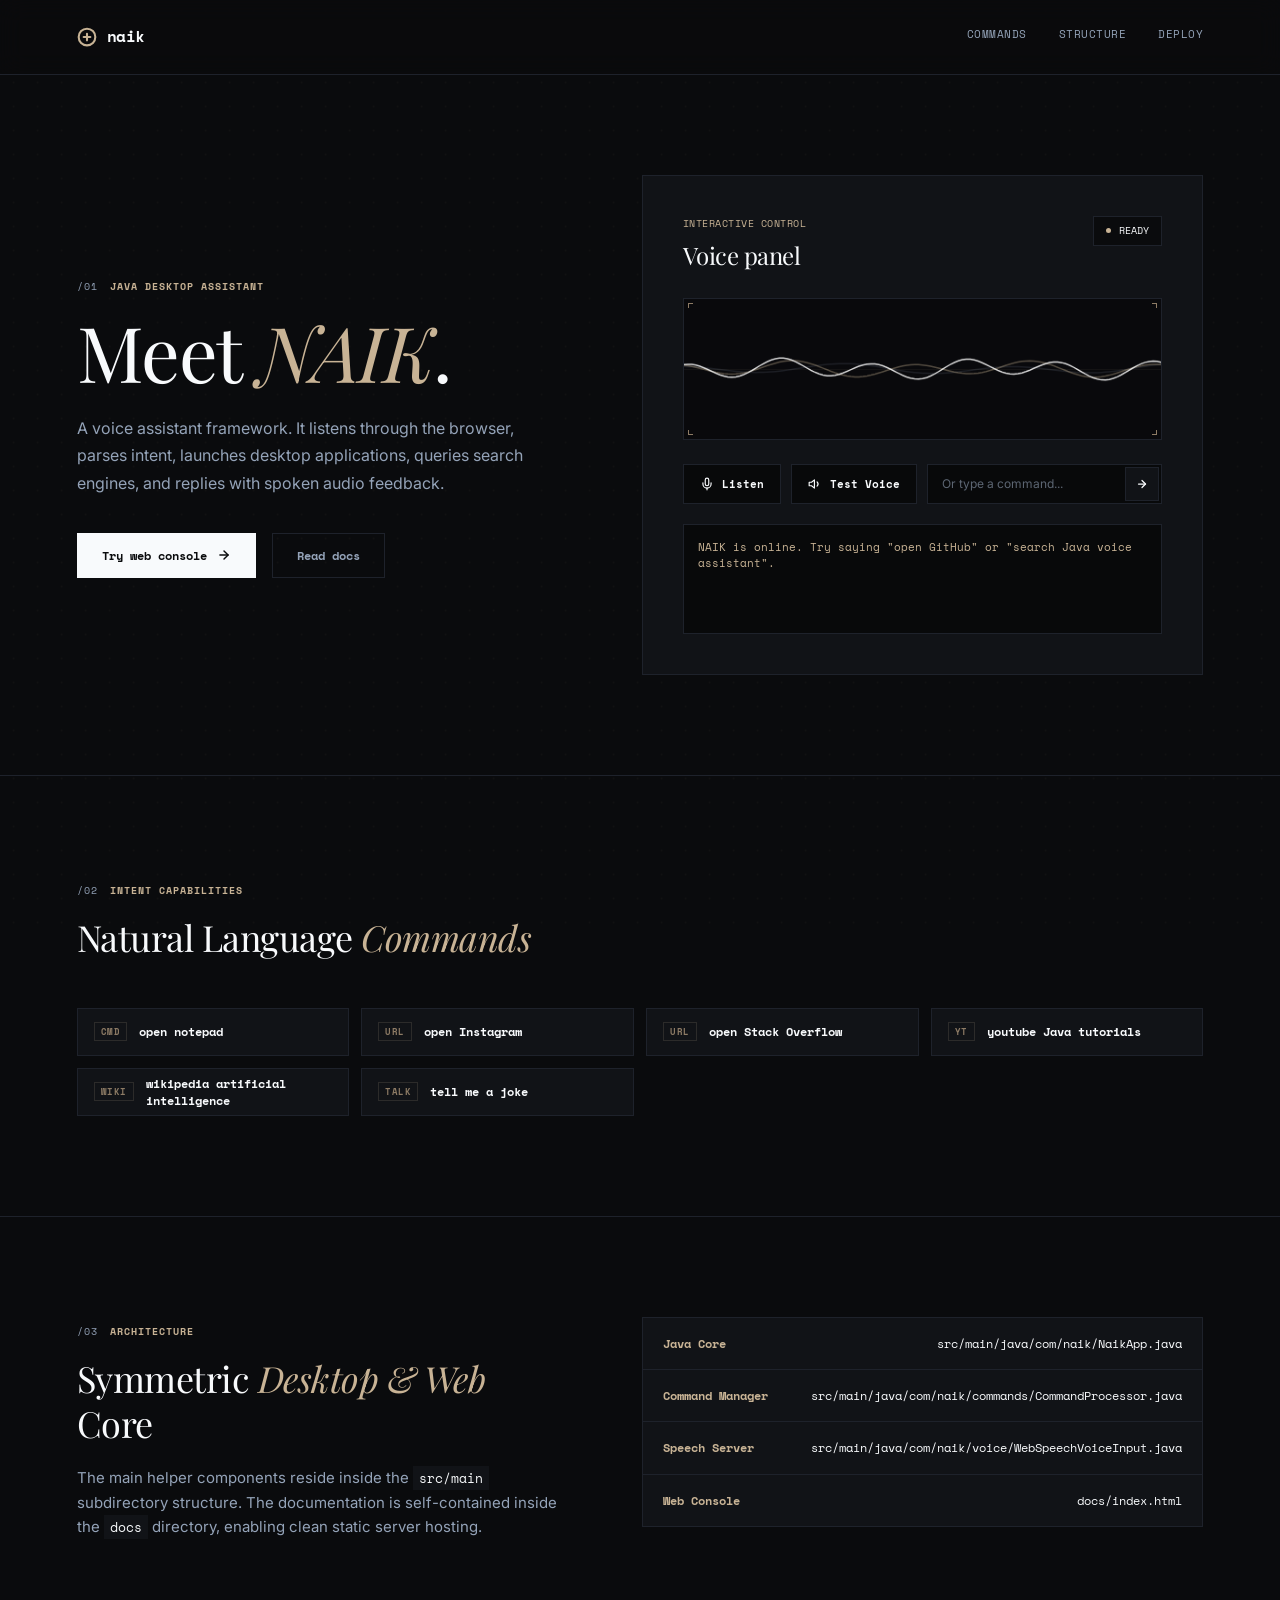
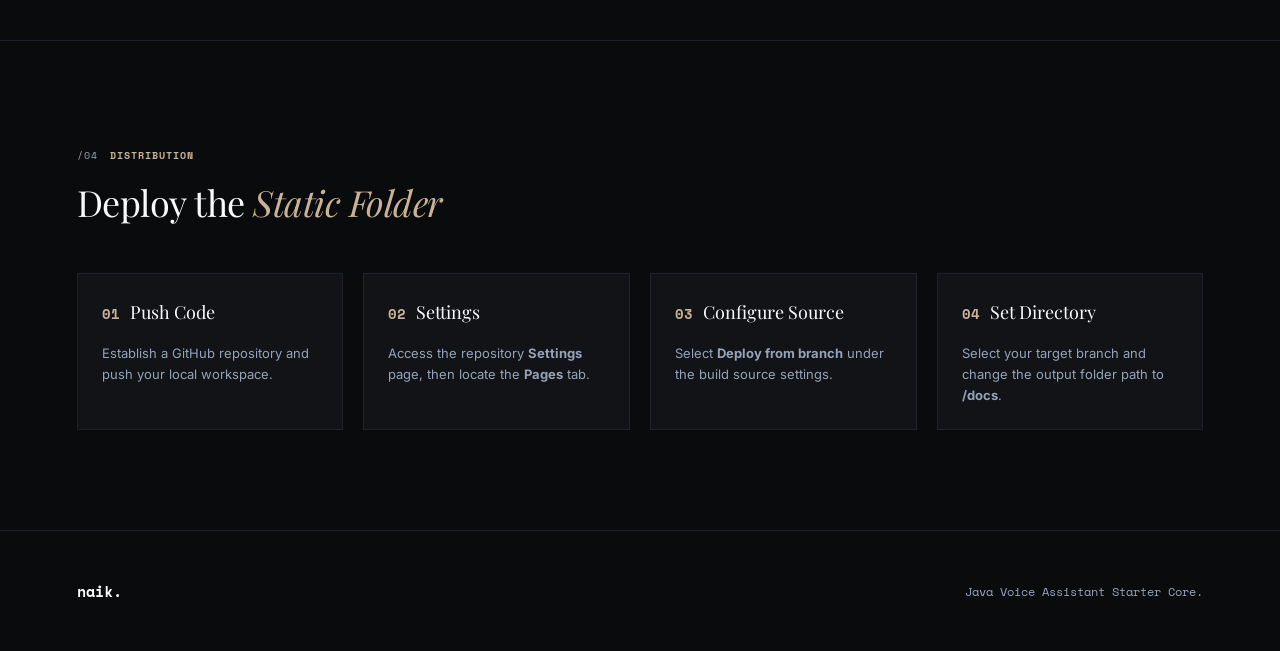
==== commit ede2536d: "Enhance NAIK UI with advanced animations: grid parallax, scroll reveal, slide hover, and organic wav" ====
--- a/docs/index.html
+++ b/docs/index.html
@@ -6,23 +6,24 @@
     <title>NAIK - Java Voice Assistant</title>
     <meta name="description" content="NAIK is a Java desktop voice assistant with browser voice input, app launching, web search, and spoken responses.">
     
-    <!-- Google Fonts -->
+    <!-- Google Fonts: Playfair Display (Serif), Inter (Sans), Space Mono (Monospace) -->
     <link rel="preconnect" href="https://fonts.googleapis.com">
     <link rel="preconnect" href="https://fonts.gstatic.com" crossorigin>
-    <link href="https://fonts.googleapis.com/css2?family=Inter:wght@300;400;500;600;700&family=Outfit:wght@400;500;600;700;800&family=Space+Grotesk:wght@400;500;600;700&display=swap" rel="stylesheet">
+    <link href="https://fonts.googleapis.com/css2?family=Inter:wght@300;400;500;600;700&family=Playfair+Display:ital,wght@0,400;0,600;0,700;1,400;1,600&family=Space+Mono:wght@400;700&display=swap" rel="stylesheet">
     
     <link rel="stylesheet" href="styles.css">
 </head>
 <body>
+    <div class="dot-grid-bg"></div>
+
     <header class="topbar">
         <a class="brand" href="#app" aria-label="NAIK home">
-            <svg class="brand-logo" width="24" height="24" viewBox="0 0 24 24" fill="none" xmlns="http://www.w3.org/2000/svg">
-                <rect x="3" y="7" width="2.5" height="10" rx="1.25" fill="currentColor"/>
-                <rect x="8.25" y="3" width="2.5" height="18" rx="1.25" fill="currentColor"/>
-                <rect x="13.5" y="8" width="2.5" height="8" rx="1.25" fill="currentColor"/>
-                <rect x="18.75" y="5" width="2.5" height="14" rx="1.25" fill="currentColor"/>
+            <svg class="brand-logo" width="20" height="20" viewBox="0 0 24 24" fill="none" stroke="currentColor" stroke-width="2.5" stroke-linecap="round" stroke-linejoin="round">
+                <circle cx="12" cy="12" r="10"></circle>
+                <path d="M8 12h8"></path>
+                <path d="M12 8v8"></path>
             </svg>
-            <span class="brand-name">NAIK</span>
+            <span class="brand-name">naik</span>
         </a>
         <nav aria-label="Main navigation">
             <a href="#commands" class="nav-link">Commands</a>
@@ -35,21 +36,21 @@
         <section class="assistant-shell" aria-labelledby="title">
             <div class="assistant-copy">
                 <p class="eyebrow">
-                    <span class="eyebrow-dot"></span>
-                    Java desktop assistant
-                </p>
-                <h1 id="title">NAIK</h1>
-                <p class="summary">A mini Siri-style assistant that listens through the browser, understands natural commands, opens websites, searches the web, and speaks back.</p>
+                    <span class="eyebrow-accent">/01</span>
+                    Java Desktop Assistant
+                </p>
+                <h1 id="title">Meet <em>NAIK</em>.</h1>
+                <p class="summary">A voice assistant framework. It listens through the browser, parses intent, launches desktop applications, queries search engines, and replies with spoken audio feedback.</p>
                 <div class="actions">
                     <a class="primary-action" href="#demo">
-                        <span>Try web voice demo</span>
-                        <svg class="btn-arrow" width="16" height="16" viewBox="0 0 24 24" fill="none" stroke="currentColor" stroke-width="2.5" stroke-linecap="round" stroke-linejoin="round">
+                        <span>Try web console</span>
+                        <svg class="btn-arrow" width="14" height="14" viewBox="0 0 24 24" fill="none" stroke="currentColor" stroke-width="2.5" stroke-linecap="round" stroke-linejoin="round">
                             <line x1="5" y1="12" x2="19" y2="12"></line>
                             <polyline points="12 5 19 12 12 19"></polyline>
                         </svg>
                     </a>
                     <a class="secondary-action" href="#deploy">
-                        <span>Deploy website</span>
+                        <span>Read docs</span>
                     </a>
                 </div>
             </div>
@@ -57,8 +58,8 @@
             <section class="voice-console" id="demo" aria-label="NAIK web voice demo">
                 <div class="console-header">
                     <div>
-                        <span class="console-kicker">Voice panel</span>
-                        <h2>Speak a command</h2>
+                        <span class="console-kicker">Interactive Control</span>
+                        <h2>Voice panel</h2>
                     </div>
                     <span class="status" id="status">Ready</span>
                 </div>
@@ -71,30 +72,32 @@
                         <div class="hud-corner bottom-left"></div>
                         <div class="hud-corner bottom-right"></div>
                     </div>
+                    <div class="hud-line"></div>
                 </div>
 
                 <div class="control-row">
                     <button id="listenButton" type="button">
-                        <svg class="icon" width="15" height="15" viewBox="0 0 24 24" fill="none" stroke="currentColor" stroke-width="2" stroke-linecap="round" stroke-linejoin="round">
+                        <svg class="icon" width="14" height="14" viewBox="0 0 24 24" fill="none" stroke="currentColor" stroke-width="2" stroke-linecap="round" stroke-linejoin="round">
                             <path d="M12 2a3 3 0 0 0-3 3v7a3 3 0 0 0 6 0V5a3 3 0 0 0-3-3Z"></path>
                             <path d="M19 10v2a7 7 0 0 1-14 0v-2"></path>
                             <line x1="12" y1="19" x2="12" y2="22"></line>
                         </svg>
-                        <span>Start Listening</span>
+                        <span>Listen</span>
                     </button>
                     <button id="voiceButton" type="button">
-                        <svg class="icon" width="15" height="15" viewBox="0 0 24 24" fill="none" stroke="currentColor" stroke-width="2" stroke-linecap="round" stroke-linejoin="round">
+                        <svg class="icon" width="14" height="14" viewBox="0 0 24 24" fill="none" stroke="currentColor" stroke-width="2" stroke-linecap="round" stroke-linejoin="round">
                             <polygon points="11 5 6 9 2 9 2 15 6 15 11 19 11 5"></polygon>
-                            <path d="M19.07 4.93a10 10 0 0 1 0 14.14M15.54 8.46a5 5 0 0 1 0 7.07"></path>
+                            <path d="M15.54 8.46a5 5 0 0 1 0 7.07"></path>
                         </svg>
                         <span>Test Voice</span>
                     </button>
                     
                     <div class="input-wrapper">
-                        <input id="commandInput" type="text" placeholder="Or type: open Stack Overflow" aria-label="Type a command">
+                        <input id="commandInput" type="text" placeholder="Or type a command..." aria-label="Type a command">
                         <button id="runButton" type="button" aria-label="Run command">
-                            <svg class="icon" width="14" height="14" viewBox="0 0 24 24" fill="none" stroke="currentColor" stroke-width="2.5" stroke-linecap="round" stroke-linejoin="round">
-                                <polygon points="5 3 19 12 5 21 5 3"></polygon>
+                            <svg class="icon" width="12" height="12" viewBox="0 0 24 24" fill="none" stroke="currentColor" stroke-width="2.5" stroke-linecap="round" stroke-linejoin="round">
+                                <line x1="5" y1="12" x2="19" y2="12"></line>
+                                <polyline points="12 5 19 12 12 19"></polyline>
                             </svg>
                         </button>
                     </div>
@@ -109,35 +112,35 @@
         <section class="band" id="commands" aria-labelledby="commands-title">
             <div class="section-heading">
                 <p class="eyebrow">
-                    <span class="eyebrow-dot"></span>
-                    Natural commands
-                </p>
-                <h2 id="commands-title">Opens apps, sites, and best web matches</h2>
+                    <span class="eyebrow-accent">/02</span>
+                    Intent Capabilities
+                </p>
+                <h2 id="commands-title">Natural Language <em>Commands</em></h2>
             </div>
             <div class="command-grid">
                 <button type="button" data-command="open notepad" class="command-btn">
+                    <span class="cmd-shortcut">cmd</span>
                     <span class="cmd-text">open notepad</span>
-                    <span class="cmd-hint">run</span>
                 </button>
                 <button type="button" data-command="open Instagram" class="command-btn">
+                    <span class="cmd-shortcut">url</span>
                     <span class="cmd-text">open Instagram</span>
-                    <span class="cmd-hint">run</span>
                 </button>
                 <button type="button" data-command="open Stack Overflow" class="command-btn">
+                    <span class="cmd-shortcut">url</span>
                     <span class="cmd-text">open Stack Overflow</span>
-                    <span class="cmd-hint">run</span>
                 </button>
                 <button type="button" data-command="youtube Java tutorials" class="command-btn">
+                    <span class="cmd-shortcut">yt</span>
                     <span class="cmd-text">youtube Java tutorials</span>
-                    <span class="cmd-hint">run</span>
                 </button>
                 <button type="button" data-command="wikipedia artificial intelligence" class="command-btn">
+                    <span class="cmd-shortcut">wiki</span>
                     <span class="cmd-text">wikipedia artificial intelligence</span>
-                    <span class="cmd-hint">run</span>
                 </button>
                 <button type="button" data-command="tell me a joke" class="command-btn">
+                    <span class="cmd-shortcut">talk</span>
                     <span class="cmd-text">tell me a joke</span>
-                    <span class="cmd-hint">run</span>
                 </button>
             </div>
         </section>
@@ -145,52 +148,28 @@
         <section class="split-band" id="build" aria-labelledby="build-title">
             <div class="structure-copy">
                 <p class="eyebrow">
-                    <span class="eyebrow-dot"></span>
-                    Project structure
-                </p>
-                <h2 id="build-title">Built as a Java app plus a deployable website</h2>
-                <p class="structure-desc">The desktop app lives in <code>src/main/java</code>. The public website lives in <code>docs</code>, so GitHub Pages can publish it directly.</p>
+                    <span class="eyebrow-accent">/03</span>
+                    Architecture
+                </p>
+                <h2 id="build-title">Symmetric <em>Desktop & Web</em> Core</h2>
+                <p class="structure-desc">The main helper components reside inside the <code>src/main</code> subdirectory structure. The documentation is self-contained inside the <code>docs</code> directory, enabling clean static server hosting.</p>
             </div>
             <div class="file-list" aria-label="Important files">
                 <div class="file-item">
-                    <svg class="file-icon" width="16" height="16" viewBox="0 0 24 24" fill="none" stroke="currentColor" stroke-width="2" stroke-linecap="round" stroke-linejoin="round">
-                        <path d="M14 2H6a2 2 0 0 0-2 2v16a2 2 0 0 0 2 2h12a2 2 0 0 0 2-2V8z"></path>
-                        <polyline points="14 2 14 8 20 8"></polyline>
-                        <line x1="16" y1="13" x2="8" y2="13"></line>
-                        <line x1="16" y1="17" x2="8" y2="17"></line>
-                        <polyline points="10 9 9 9 8 9"></polyline>
-                    </svg>
-                    <span>src/main/java/com/naik/NaikApp.java</span>
-                </div>
-                <div class="file-item">
-                    <svg class="file-icon" width="16" height="16" viewBox="0 0 24 24" fill="none" stroke="currentColor" stroke-width="2" stroke-linecap="round" stroke-linejoin="round">
-                        <path d="M14 2H6a2 2 0 0 0-2 2v16a2 2 0 0 0 2 2h12a2 2 0 0 0 2-2V8z"></path>
-                        <polyline points="14 2 14 8 20 8"></polyline>
-                        <line x1="16" y1="13" x2="8" y2="13"></line>
-                        <line x1="16" y1="17" x2="8" y2="17"></line>
-                        <polyline points="10 9 9 9 8 9"></polyline>
-                    </svg>
-                    <span>src/main/java/com/naik/commands/CommandProcessor.java</span>
-                </div>
-                <div class="file-item">
-                    <svg class="file-icon" width="16" height="16" viewBox="0 0 24 24" fill="none" stroke="currentColor" stroke-width="2" stroke-linecap="round" stroke-linejoin="round">
-                        <path d="M14 2H6a2 2 0 0 0-2 2v16a2 2 0 0 0 2 2h12a2 2 0 0 0 2-2V8z"></path>
-                        <polyline points="14 2 14 8 20 8"></polyline>
-                        <line x1="16" y1="13" x2="8" y2="13"></line>
-                        <line x1="16" y1="17" x2="8" y2="17"></line>
-                        <polyline points="10 9 9 9 8 9"></polyline>
-                    </svg>
-                    <span>src/main/java/com/naik/voice/WebSpeechVoiceInput.java</span>
-                </div>
-                <div class="file-item">
-                    <svg class="file-icon" width="16" height="16" viewBox="0 0 24 24" fill="none" stroke="currentColor" stroke-width="2" stroke-linecap="round" stroke-linejoin="round">
-                        <path d="M14 2H6a2 2 0 0 0-2 2v16a2 2 0 0 0 2 2h12a2 2 0 0 0 2-2V8z"></path>
-                        <polyline points="14 2 14 8 20 8"></polyline>
-                        <line x1="16" y1="13" x2="8" y2="13"></line>
-                        <line x1="16" y1="17" x2="8" y2="17"></line>
-                        <polyline points="10 9 9 9 8 9"></polyline>
-                    </svg>
-                    <span>docs/index.html</span>
+                    <span class="file-meta">Java Core</span>
+                    <span class="file-path">src/main/java/com/naik/NaikApp.java</span>
+                </div>
+                <div class="file-item">
+                    <span class="file-meta">Command Manager</span>
+                    <span class="file-path">src/main/java/com/naik/commands/CommandProcessor.java</span>
+                </div>
+                <div class="file-item">
+                    <span class="file-meta">Speech Server</span>
+                    <span class="file-path">src/main/java/com/naik/voice/WebSpeechVoiceInput.java</span>
+                </div>
+                <div class="file-item">
+                    <span class="file-meta">Web Console</span>
+                    <span class="file-path">docs/index.html</span>
                 </div>
             </div>
         </section>
@@ -198,40 +177,48 @@
         <section class="band deploy" id="deploy" aria-labelledby="deploy-title">
             <div class="section-heading">
                 <p class="eyebrow">
-                    <span class="eyebrow-dot"></span>
-                    GitHub Pages
-                </p>
-                <h2 id="deploy-title">Deploy the docs folder</h2>
-            </div>
-            <ol class="steps">
-                <li>
-                    <span class="step-num">01</span>
-                    <span class="step-text">Create a GitHub repository and push this project.</span>
-                </li>
-                <li>
-                    <span class="step-num">02</span>
-                    <span class="step-text">Open repository Settings, then select Pages.</span>
-                </li>
-                <li>
-                    <span class="step-num">03</span>
-                    <span class="step-text">Choose "Deploy from branch" under build and deployment.</span>
-                </li>
-                <li>
-                    <span class="step-num">04</span>
-                    <span class="step-text">Select your branch and set the directory folder to <strong>/docs</strong>.</span>
-                </li>
-                <li>
-                    <span class="step-num">05</span>
-                    <span class="step-text">Save the settings and wait for GitHub to publish the site.</span>
-                </li>
-            </ol>
+                    <span class="eyebrow-accent">/04</span>
+                    Distribution
+                </p>
+                <h2 id="deploy-title">Deploy the <em>Static Folder</em></h2>
+            </div>
+            <div class="steps-grid">
+                <div class="step-card">
+                    <div class="step-header">
+                        <span class="step-num">01</span>
+                        <h3>Push Code</h3>
+                    </div>
+                    <p class="step-desc">Establish a GitHub repository and push your local workspace.</p>
+                </div>
+                <div class="step-card">
+                    <div class="step-header">
+                        <span class="step-num">02</span>
+                        <h3>Settings</h3>
+                    </div>
+                    <p class="step-desc">Access the repository <strong>Settings</strong> page, then locate the <strong>Pages</strong> tab.</p>
+                </div>
+                <div class="step-card">
+                    <div class="step-header">
+                        <span class="step-num">03</span>
+                        <h3>Configure Source</h3>
+                    </div>
+                    <p class="step-desc">Select <strong>Deploy from branch</strong> under the build source settings.</p>
+                </div>
+                <div class="step-card">
+                    <div class="step-header">
+                        <span class="step-num">04</span>
+                        <h3>Set Directory</h3>
+                    </div>
+                    <p class="step-desc">Select your target branch and change the output folder path to <strong>/docs</strong>.</p>
+                </div>
+            </div>
         </section>
     </main>
 
     <footer>
         <div class="footer-content">
-            <span class="footer-brand">NAIK</span>
-            <span class="footer-meta">Java voice assistant starter framework.</span>
+            <span class="footer-brand">naik.</span>
+            <span class="footer-meta">Java Voice Assistant Starter Core.</span>
         </div>
     </footer>
 
--- a/docs/styles.css
+++ b/docs/styles.css
@@ -1,33 +1,33 @@
 /* ==========================================================================
-   Obsidian Minimalist & Titanium Design System
+   Tech-Editorial Noir & Platinum Design System
    ========================================================================== */
 
 :root {
     color-scheme: dark;
     
-    /* Obsidian Palette */
-    --bg-primary: #070709;
-    --bg-secondary: #0f0f12;
-    --bg-tertiary: #16161c;
-    --bg-button-hover: #1f1f26;
+    /* Noir & Platinum Theme Colors */
+    --bg-main: #0a0b0d;
+    --bg-card: #111317;
+    --bg-input: #08090a;
+    --bg-btn-hover: #1b1d24;
     
-    /* Titanium & Neutral Accents */
-    --accent-titanium: #d4b27a;
-    --accent-titanium-muted: #8d754f;
-    --text-primary: #f5f5f7;
-    --text-muted: #8e8e93;
-    --border-color: #242429;
-    --border-color-focus: #3e3e46;
+    /* Typography & Accents */
+    --accent-gold: #c8b395;
+    --accent-gold-muted: #8d7b65;
+    --text-primary: #f8fafc;
+    --text-muted: #94a3b8;
+    --border-subtle: #1e222b;
+    --border-active: #3e4452;
     
-    /* State colors - understated */
-    --state-ready: #d4b27a;
-    --state-listening: #ffffff;
-    --state-error: #ff453a;
+    /* State colors - subtle editorial dots */
+    --state-ready: #c8b395;
+    --state-listening: #f8fafc;
+    --state-error: #ef4444;
     
     /* Fonts */
-    --font-display: 'Space Grotesk', 'Outfit', sans-serif;
-    --font-sans: 'Inter', -apple-system, BlinkMacSystemFont, sans-serif;
-    --font-mono: ui-monospace, SFMono-Regular, SF Pro Text, Menlo, monospace;
+    --font-display: 'Playfair Display', Georgia, serif;
+    --font-sans: 'Inter', -apple-system, sans-serif;
+    --font-mono: 'Space Mono', monospace;
 }
 
 * {
@@ -38,94 +38,140 @@
 
 html {
     scroll-behavior: smooth;
-    background-color: var(--bg-primary);
+    background-color: var(--bg-main);
 }
 
 body {
-    background: var(--bg-primary);
+    background: var(--bg-main);
     color: var(--text-primary);
     font-family: var(--font-sans);
     -webkit-font-smoothing: antialiased;
     -moz-osx-font-smoothing: grayscale;
-    line-height: 1.5;
+    line-height: 1.6;
+    position: relative;
+    overflow-x: hidden;
+}
+
+/* Background Texture */
+.dot-grid-bg {
+    position: fixed;
+    top: 0;
+    left: 0;
+    width: 110vw;
+    height: 110vh;
+    background-image: radial-gradient(rgba(200, 179, 149, 0.04) 1px, transparent 1px);
+    background-size: 24px 24px;
+    pointer-events: none;
+    z-index: 0;
+    transform: translate(-5%, -5%);
+    transition: transform 0.3s cubic-bezier(0.16, 1, 0.3, 1);
 }
 
 a {
     color: inherit;
     text-decoration: none;
-    transition: color 0.2s ease, border-color 0.2s ease;
-}
-
-/* Custom Scrollbar */
+    transition: all 0.3s cubic-bezier(0.16, 1, 0.3, 1);
+}
+
+/* Custom Scrollbars */
 ::-webkit-scrollbar {
-    width: 6px;
-    height: 6px;
+    width: 5px;
+    height: 5px;
 }
 ::-webkit-scrollbar-track {
-    background: var(--bg-primary);
+    background: var(--bg-main);
 }
 ::-webkit-scrollbar-thumb {
-    background: var(--border-color);
-    border-radius: 3px;
+    background: var(--border-subtle);
 }
 ::-webkit-scrollbar-thumb:hover {
-    background: var(--border-color-focus);
-}
-
-/* ==========================================================================
-   Header / Topbar Styling
+    background: var(--border-active);
+}
+
+/* Scroll Reveal */
+.reveal-on-scroll {
+    opacity: 0;
+    transform: translateY(32px);
+    transition: opacity 0.8s cubic-bezier(0.16, 1, 0.3, 1), transform 0.8s cubic-bezier(0.16, 1, 0.3, 1);
+}
+
+.reveal-on-scroll.revealed {
+    opacity: 1;
+    transform: translateY(0);
+}
+
+/* ==========================================================================
+   Header Navigation
    ========================================================================== */
 
 .topbar {
-    position: sticky;
-    top: 0;
-    z-index: 100;
+    position: relative;
+    z-index: 10;
     display: flex;
     align-items: center;
     justify-content: space-between;
-    padding: 20px clamp(24px, 6vw, 80px);
-    background: rgba(7, 7, 9, 0.85);
-    border-bottom: 1px solid var(--border-color);
-    backdrop-filter: blur(16px);
-    -webkit-backdrop-filter: blur(16px);
+    padding: 24px clamp(24px, 6vw, 80px);
+    border-bottom: 1px solid var(--border-subtle);
+    background: rgba(10, 11, 13, 0.6);
+    backdrop-filter: blur(12px);
+    -webkit-backdrop-filter: blur(12px);
 }
 
 .brand {
     display: inline-flex;
     align-items: center;
-    gap: 12px;
-    color: var(--text-primary);
+    gap: 10px;
+    color: var(--text-primary);
+}
+
+.brand-logo {
+    color: var(--accent-gold);
+    transition: transform 0.4s cubic-bezier(0.16, 1, 0.3, 1);
+}
+
+.brand:hover .brand-logo {
+    transform: rotate(90deg);
+}
+
+.brand-name {
+    font-family: var(--font-mono);
     font-weight: 700;
+    font-size: 16px;
     letter-spacing: -0.5px;
-    font-size: 18px;
-}
-
-.brand-logo {
-    color: var(--accent-titanium);
-    transition: transform 0.3s cubic-bezier(0.16, 1, 0.3, 1);
-}
-
-.brand:hover .brand-logo {
-    transform: scale(1.1);
-}
-
-.brand-name {
-    font-family: var(--font-display);
-    font-weight: 600;
-    letter-spacing: 1px;
 }
 
 nav {
     display: flex;
-    gap: 28px;
+    gap: 32px;
 }
 
 .nav-link {
     color: var(--text-muted);
-    font-size: 13px;
-    font-weight: 500;
+    font-family: var(--font-mono);
+    font-size: 11px;
+    font-weight: 400;
     letter-spacing: 0.5px;
     text-transform: uppercase;
+    position: relative;
+    padding-bottom: 4px;
+}
+
+.nav-link::after {
+    content: '';
+    position: absolute;
+    bottom: 0;
+    left: 0;
+    width: 100%;
+    height: 1px;
+    background: var(--accent-gold);
+    transform: scaleX(0);
+    transform-origin: right;
+    transition: transform 0.4s cubic-bezier(0.16, 1, 0.3, 1);
+}
+
+.nav-link:hover::after {
+    transform: scaleX(1);
+    transform-origin: left;
 }
 
 .nav-link:hover {
@@ -133,11 +179,13 @@
 }
 
 /* ==========================================================================
-   Layout & Sections
+   Layout Sections
    ========================================================================== */
 
 main {
-    max-width: 1440px;
+    position: relative;
+    z-index: 5;
+    max-width: 1300px;
     margin: 0 auto;
 }
 
@@ -145,183 +193,219 @@
     display: inline-flex;
     align-items: center;
     gap: 8px;
-    color: var(--accent-titanium);
-    font-family: var(--font-mono);
-    font-size: 11px;
-    font-weight: 600;
-    letter-spacing: 1.5px;
+    color: var(--accent-gold);
+    font-family: var(--font-mono);
+    font-size: 10px;
+    font-weight: 700;
+    letter-spacing: 1px;
     text-transform: uppercase;
     margin-bottom: 16px;
 }
 
-.eyebrow-dot {
+.eyebrow-accent {
+    color: var(--text-muted);
+    font-weight: 400;
+    margin-right: 4px;
+}
+
+/* ==========================================================================
+   Hero Section / Assistant Shell
+   ========================================================================== */
+
+.assistant-shell {
+    min-height: calc(85vh - 70px);
+    display: grid;
+    grid-template-columns: 1fr 1.15fr;
+    gap: clamp(40px, 6vw, 100px);
+    align-items: center;
+    padding: clamp(60px, 8vw, 100px) clamp(24px, 6vw, 80px);
+}
+
+.assistant-copy {
+    max-width: 500px;
+}
+
+.assistant-copy h1 {
+    font-family: var(--font-display);
+    font-weight: 400;
+    font-size: clamp(52px, 6vw, 80px);
+    line-height: 1.05;
+    letter-spacing: -1.5px;
+    color: var(--text-primary);
+    margin-bottom: 24px;
+}
+
+.assistant-copy h1 em {
+    font-family: var(--font-display);
+    font-style: italic;
+    font-weight: 400;
+    color: var(--accent-gold);
+}
+
+.summary {
+    color: var(--text-muted);
+    font-size: 16px;
+    line-height: 1.7;
+    margin-bottom: 36px;
+}
+
+.actions {
+    display: flex;
+    align-items: center;
+    gap: 16px;
+    flex-wrap: wrap;
+}
+
+.primary-action {
+    display: inline-flex;
+    align-items: center;
+    gap: 10px;
+    background: var(--text-primary);
+    color: var(--bg-main);
+    padding: 12px 24px;
+    font-family: var(--font-mono);
+    font-size: 12px;
+    font-weight: 700;
+    border: 1px solid var(--text-primary);
+    border-radius: 0px;
+    position: relative;
+    overflow: hidden;
+    z-index: 1;
+}
+
+.primary-action::before {
+    content: '';
+    position: absolute;
+    top: 0;
+    left: 0;
+    width: 100%;
+    height: 100%;
+    background: var(--accent-gold);
+    z-index: -1;
+    transform: translateY(100%);
+    transition: transform 0.4s cubic-bezier(0.16, 1, 0.3, 1);
+}
+
+.primary-action:hover::before {
+    transform: translateY(0);
+}
+
+.primary-action:hover {
+    color: var(--bg-main);
+    border-color: var(--accent-gold);
+}
+
+.btn-arrow {
+    transition: transform 0.3s cubic-bezier(0.16, 1, 0.3, 1);
+}
+
+.primary-action:hover .btn-arrow {
+    transform: translateX(4px);
+}
+
+.secondary-action {
+    display: inline-flex;
+    align-items: center;
+    background: transparent;
+    color: var(--text-muted);
+    padding: 12px 24px;
+    font-family: var(--font-mono);
+    font-size: 12px;
+    font-weight: 700;
+    border: 1px solid var(--border-subtle);
+    border-radius: 0px;
+    position: relative;
+    overflow: hidden;
+    z-index: 1;
+}
+
+.secondary-action::before {
+    content: '';
+    position: absolute;
+    top: 0;
+    left: 0;
+    width: 100%;
+    height: 100%;
+    background: var(--text-primary);
+    z-index: -1;
+    transform: translateY(100%);
+    transition: transform 0.4s cubic-bezier(0.16, 1, 0.3, 1);
+}
+
+.secondary-action:hover::before {
+    transform: translateY(0);
+}
+
+.secondary-action:hover {
+    color: var(--bg-main);
+    border-color: var(--text-primary);
+}
+
+/* ==========================================================================
+   Voice Console Dashboard
+   ========================================================================== */
+
+.voice-console {
+    background: var(--bg-card);
+    border: 1px solid var(--border-subtle);
+    padding: clamp(24px, 4vw, 40px);
+    width: 100%;
+}
+
+.console-header {
+    display: flex;
+    align-items: flex-start;
+    justify-content: space-between;
+    margin-bottom: 24px;
+}
+
+.console-kicker {
+    font-family: var(--font-mono);
+    font-size: 10px;
+    color: var(--accent-gold);
+    letter-spacing: 0.5px;
+    text-transform: uppercase;
+    display: block;
+    margin-bottom: 4px;
+}
+
+.console-header h2 {
+    font-family: var(--font-display);
+    font-size: 24px;
+    font-weight: 400;
+    color: var(--text-primary);
+    letter-spacing: -0.5px;
+}
+
+.status {
+    font-family: var(--font-mono);
+    font-size: 10px;
+    color: var(--text-primary);
+    padding: 6px 12px;
+    border: 1px solid var(--border-subtle);
+    background: var(--bg-main);
+    display: inline-flex;
+    align-items: center;
+    gap: 8px;
+    text-transform: uppercase;
+}
+
+.status::before {
+    content: '';
     display: inline-block;
     width: 5px;
     height: 5px;
     border-radius: 50%;
-    background-color: var(--accent-titanium);
-}
-
-/* ==========================================================================
-   Hero Section / Assistant Shell
-   ========================================================================== */
-
-.assistant-shell {
-    min-height: calc(100vh - 73px);
-    display: grid;
-    grid-template-columns: 1fr 1.1fr;
-    gap: clamp(40px, 8vw, 100px);
-    align-items: center;
-    padding: clamp(40px, 8vw, 100px) clamp(24px, 6vw, 80px);
-}
-
-.assistant-copy {
-    max-width: 540px;
-}
-
-.assistant-copy h1 {
-    font-family: var(--font-display);
-    font-weight: 700;
-    font-size: clamp(64px, 8vw, 110px);
-    line-height: 0.9;
-    letter-spacing: -2px;
-    color: var(--text-primary);
-    margin-bottom: 24px;
-}
-
-.summary {
-    color: var(--text-muted);
-    font-size: 18px;
-    line-height: 1.6;
-    font-weight: 400;
-    margin-bottom: 40px;
-}
-
-.actions {
-    display: flex;
-    align-items: center;
-    gap: 16px;
-    flex-wrap: wrap;
-}
-
-.primary-action {
-    display: inline-flex;
-    align-items: center;
-    gap: 10px;
-    background: var(--text-primary);
-    color: var(--bg-primary);
-    padding: 14px 28px;
-    font-size: 14px;
-    font-weight: 600;
-    border-radius: 4px;
-    border: 1px solid var(--text-primary);
-}
-
-.primary-action:hover {
-    background: transparent;
-    color: var(--text-primary);
-}
-
-.btn-arrow {
-    transition: transform 0.2s ease;
-}
-
-.primary-action:hover .btn-arrow {
-    transform: translateX(4px);
-}
-
-.secondary-action {
-    display: inline-flex;
-    align-items: center;
-    background: transparent;
-    color: var(--text-muted);
-    padding: 14px 28px;
-    font-size: 14px;
-    font-weight: 600;
-    border-radius: 4px;
-    border: 1px solid var(--border-color);
-}
-
-.secondary-action:hover {
-    color: var(--text-primary);
-    border-color: var(--border-color-focus);
-    background: var(--bg-secondary);
-}
-
-/* ==========================================================================
-   Voice Console Dashboard
-   ========================================================================== */
-
-.voice-console {
-    background: var(--bg-secondary);
-    border: 1px solid var(--border-color);
-    border-radius: 6px;
-    padding: clamp(24px, 4vw, 40px);
-    width: 100%;
-}
-
-.console-header {
-    display: flex;
-    align-items: flex-start;
-    justify-content: space-between;
-    margin-bottom: 24px;
-}
-
-.console-kicker {
-    font-family: var(--font-mono);
-    font-size: 11px;
-    color: var(--text-muted);
-    letter-spacing: 1px;
-    text-transform: uppercase;
-    display: block;
-    margin-bottom: 4px;
-}
-
-.console-header h2 {
-    font-family: var(--font-display);
-    font-size: 24px;
-    font-weight: 600;
-    color: var(--text-primary);
-    letter-spacing: -0.5px;
-}
-
-.status {
-    font-family: var(--font-mono);
-    font-size: 11px;
-    color: var(--text-primary);
-    padding: 6px 14px;
-    border: 1px solid var(--border-color);
-    border-radius: 3px;
-    background: var(--bg-primary);
-    display: inline-flex;
-    align-items: center;
-    gap: 8px;
-    letter-spacing: 0.5px;
-    text-transform: uppercase;
-}
-
-.status::before {
-    content: '';
-    display: inline-block;
-    width: 6px;
-    height: 6px;
-    border-radius: 50%;
     background-color: var(--state-ready);
 }
 
-/* Status animation triggers based on text */
-.status:not(:empty) {
-    transition: all 0.3s ease;
-}
-
-/* Canvas HUD container */
+/* Waveform Canvas HUD wrapper */
 .waveform-container {
     position: relative;
     width: 100%;
     margin-bottom: 24px;
-    border: 1px solid var(--border-color);
-    background: #09090c;
-    border-radius: 4px;
+    border: 1px solid var(--border-subtle);
+    background: var(--bg-input);
     overflow: hidden;
 }
 
@@ -331,36 +415,45 @@
     height: 140px;
 }
 
-/* HUD corners decoration */
+/* Precise corner highlights */
 .hud-corners .hud-corner {
     position: absolute;
-    width: 6px;
-    height: 6px;
-    border: 1.5px solid var(--accent-titanium-muted);
+    width: 5px;
+    height: 5px;
+    border: 1px solid var(--accent-gold-muted);
     pointer-events: none;
 }
-.hud-corner.top-left { top: 6px; left: 6px; border-right: 0; border-bottom: 0; }
-.hud-corner.top-right { top: 6px; right: 6px; border-left: 0; border-bottom: 0; }
-.hud-corner.bottom-left { bottom: 6px; left: 6px; border-right: 0; border-top: 0; }
-.hud-corner.bottom-right { bottom: 6px; right: 6px; border-left: 0; border-top: 0; }
-
-/* Control row inputs and buttons */
+.hud-corner.top-left { top: 4px; left: 4px; border-right: 0; border-bottom: 0; }
+.hud-corner.top-right { top: 4px; right: 4px; border-left: 0; border-bottom: 0; }
+.hud-corner.bottom-left { bottom: 4px; left: 4px; border-right: 0; border-top: 0; }
+.hud-corner.bottom-right { bottom: 4px; right: 4px; border-left: 0; border-top: 0; }
+
+.hud-line {
+    position: absolute;
+    top: 50%;
+    left: 0;
+    width: 100%;
+    height: 1px;
+    background: rgba(200, 179, 149, 0.06);
+    pointer-events: none;
+}
+
+/* Interactive control row */
 .control-row {
     display: grid;
     grid-template-columns: auto auto 1fr;
-    gap: 12px;
+    gap: 10px;
     margin-bottom: 20px;
 }
 
 button {
-    font-family: var(--font-sans);
-    font-size: 13px;
-    font-weight: 500;
-    color: var(--text-primary);
-    background: var(--bg-tertiary);
-    border: 1px solid var(--border-color);
-    border-radius: 4px;
-    height: 44px;
+    font-family: var(--font-mono);
+    font-size: 11px;
+    font-weight: 700;
+    color: var(--text-primary);
+    background: var(--bg-input);
+    border: 1px solid var(--border-subtle);
+    height: 40px;
     padding: 0 16px;
     cursor: pointer;
     display: inline-flex;
@@ -371,25 +464,12 @@
 }
 
 button:hover {
-    background: var(--bg-button-hover);
-    border-color: var(--border-color-focus);
+    background: var(--bg-btn-hover);
+    border-color: var(--border-active);
 }
 
 button:active {
-    transform: scale(0.98);
-}
-
-/* Voice Console specific buttons */
-#listenButton {
-    background: var(--bg-primary);
-}
-
-#listenButton:hover {
-    border-color: var(--text-primary);
-}
-
-#voiceButton {
-    background: var(--bg-primary);
+    transform: translateY(1px);
 }
 
 .input-wrapper {
@@ -401,20 +481,19 @@
 
 input {
     width: 100%;
-    height: 44px;
-    background: #09090c;
-    border: 1px solid var(--border-color);
-    border-radius: 4px;
-    padding: 0 48px 0 16px;
+    height: 40px;
+    background: var(--bg-input);
+    border: 1px solid var(--border-subtle);
+    padding: 0 40px 0 14px;
     color: var(--text-primary);
     font-family: var(--font-sans);
-    font-size: 13px;
+    font-size: 12px;
     outline: none;
     transition: border-color 0.2s ease;
 }
 
 input:focus {
-    border-color: var(--border-color-focus);
+    border-color: var(--border-active);
 }
 
 input::placeholder {
@@ -424,36 +503,35 @@
 
 #runButton {
     position: absolute;
-    right: 4px;
-    top: 4px;
-    height: 36px;
-    width: 36px;
+    right: 3px;
+    top: 3px;
+    height: 34px;
+    width: 34px;
     padding: 0;
-    background: var(--bg-tertiary);
-    border: 1px solid var(--border-color);
+    background: var(--bg-card);
+    border: 1px solid var(--border-subtle);
 }
 
 #runButton:hover {
     background: var(--text-primary);
-    color: var(--bg-primary);
+    color: var(--bg-main);
     border-color: var(--text-primary);
 }
 
-/* Transcript Container */
+/* Monospaced Transcript Block */
 .transcript {
-    height: 120px;
-    border: 1px solid var(--border-color);
-    background: #09090c;
-    border-radius: 4px;
-    padding: 16px;
+    height: 110px;
+    border: 1px solid var(--border-subtle);
+    background: var(--bg-input);
+    padding: 14px;
     overflow-y: auto;
     font-family: var(--font-mono);
-    font-size: 12px;
+    font-size: 11px;
 }
 
 .line {
-    margin-bottom: 8px;
-    line-height: 1.6;
+    margin-bottom: 6px;
+    line-height: 1.5;
 }
 
 .line:last-child {
@@ -461,22 +539,22 @@
 }
 
 .line.assistant {
-    color: var(--accent-titanium);
+    color: var(--accent-gold);
 }
 
 .line.user {
     color: var(--text-primary);
-    border-left: 2px solid var(--border-color-focus);
-    padding-left: 8px;
-}
-
-/* ==========================================================================
-   Natural Commands Grid Section
+    border-left: 2px solid var(--accent-gold-muted);
+    padding-left: 6px;
+}
+
+/* ==========================================================================
+   Natural Commands Capabilities Grid
    ========================================================================== */
 
 .band {
     padding: clamp(60px, 8vw, 100px) clamp(24px, 6vw, 80px);
-    border-top: 1px solid var(--border-color);
+    border-top: 1px solid var(--border-subtle);
 }
 
 .section-heading {
@@ -487,55 +565,56 @@
 .section-heading h2 {
     font-family: var(--font-display);
     font-size: 36px;
-    font-weight: 600;
-    letter-spacing: -1px;
-    line-height: 1.2;
+    font-weight: 400;
+    letter-spacing: -0.5px;
+    line-height: 1.25;
+}
+
+.section-heading h2 em {
+    font-family: var(--font-display);
+    font-style: italic;
+    font-weight: 400;
+    color: var(--accent-gold);
 }
 
 .command-grid {
     display: grid;
     grid-template-columns: repeat(auto-fill, minmax(260px, 1fr));
-    gap: 16px;
+    gap: 12px;
 }
 
 .command-btn {
     display: flex;
     align-items: center;
-    justify-content: space-between;
-    height: 56px;
-    padding: 0 20px;
-    background: var(--bg-secondary);
-    border: 1px solid var(--border-color);
-    border-radius: 4px;
+    justify-content: flex-start;
+    gap: 12px;
+    height: 48px;
+    padding: 0 16px;
+    background: var(--bg-card);
+    border: 1px solid var(--border-subtle);
     text-align: left;
     transition: all 0.2s cubic-bezier(0.16, 1, 0.3, 1);
 }
 
+.command-btn .cmd-shortcut {
+    font-family: var(--font-mono);
+    font-size: 9px;
+    color: var(--accent-gold-muted);
+    border: 1px solid rgba(200, 179, 149, 0.15);
+    padding: 2px 6px;
+    text-transform: uppercase;
+    letter-spacing: 0.5px;
+}
+
 .command-btn .cmd-text {
     font-family: var(--font-mono);
-    font-size: 13px;
-    color: var(--text-primary);
-}
-
-.command-btn .cmd-hint {
-    font-family: var(--font-mono);
-    font-size: 9px;
-    color: var(--text-muted);
-    text-transform: uppercase;
-    letter-spacing: 1px;
-    opacity: 0;
-    transform: translateX(-4px);
-    transition: all 0.2s ease;
+    font-size: 12px;
+    color: var(--text-primary);
 }
 
 .command-btn:hover {
-    background: var(--bg-tertiary);
-    border-color: var(--border-color-focus);
-}
-
-.command-btn:hover .cmd-hint {
-    opacity: 1;
-    transform: translateX(0);
+    background: var(--bg-btn-hover);
+    border-color: var(--border-active);
 }
 
 /* ==========================================================================
@@ -544,112 +623,131 @@
 
 .split-band {
     display: grid;
-    grid-template-columns: 1fr 1.1fr;
-    gap: clamp(40px, 8vw, 100px);
+    grid-template-columns: 1fr 1.15fr;
+    gap: clamp(40px, 6vw, 100px);
     align-items: start;
     padding: clamp(60px, 8vw, 100px) clamp(24px, 6vw, 80px);
-    border-top: 1px solid var(--border-color);
-}
-
-.structure-copy {
-    max-width: 500px;
+    border-top: 1px solid var(--border-subtle);
 }
 
 .structure-copy h2 {
     font-family: var(--font-display);
     font-size: 36px;
-    font-weight: 600;
-    letter-spacing: -1px;
-    line-height: 1.2;
+    font-weight: 400;
+    letter-spacing: -0.5px;
+    line-height: 1.25;
     margin-bottom: 20px;
+}
+
+.structure-copy h2 em {
+    font-style: italic;
+    color: var(--accent-gold);
 }
 
 .structure-desc {
     color: var(--text-muted);
-    font-size: 16px;
-    line-height: 1.6;
+    font-size: 15px;
+    line-height: 1.65;
 }
 
 .structure-desc code {
     color: var(--text-primary);
-    background: var(--bg-secondary);
+    background: var(--bg-card);
     padding: 2px 6px;
-    border-radius: 3px;
-    font-size: 14px;
+    font-family: var(--font-mono);
+    font-size: 13px;
 }
 
 .file-list {
-    background: var(--bg-secondary);
-    border: 1px solid var(--border-color);
-    border-radius: 6px;
+    background: var(--bg-card);
+    border: 1px solid var(--border-subtle);
     overflow: hidden;
 }
 
 .file-item {
     display: flex;
     align-items: center;
-    gap: 12px;
+    justify-content: space-between;
     padding: 16px 20px;
-    border-bottom: 1px solid var(--border-color);
-    font-family: var(--font-mono);
-    font-size: 13px;
-    color: var(--text-primary);
+    border-bottom: 1px solid var(--border-subtle);
+    font-family: var(--font-mono);
+    font-size: 12px;
 }
 
 .file-item:last-child {
     border-bottom: none;
 }
 
-.file-icon {
-    color: var(--accent-titanium);
-    opacity: 0.8;
-}
-
-/* ==========================================================================
-   Deploy Section
-   ========================================================================== */
-
-.steps {
-    list-style: none;
+.file-meta {
+    color: var(--accent-gold);
+    font-weight: 700;
+}
+
+.file-path {
+    color: var(--text-primary);
+}
+
+/* ==========================================================================
+   GitHub Pages Deploy Step Grid
+   ========================================================================== */
+
+.steps-grid {
     display: grid;
-    grid-template-columns: repeat(auto-fit, minmax(200px, 1fr));
-    gap: 32px;
-    width: 100%;
-}
-
-.steps li {
+    grid-template-columns: repeat(auto-fit, minmax(220px, 1fr));
+    gap: 20px;
+    width: 100%;
+}
+
+.step-card {
+    background: var(--bg-card);
+    border: 1px solid var(--border-subtle);
+    padding: 24px;
     display: flex;
     flex-direction: column;
     gap: 16px;
+    transition: border-color 0.2s ease;
+}
+
+.step-card:hover {
+    border-color: var(--border-active);
+}
+
+.step-header {
+    display: flex;
+    align-items: baseline;
+    gap: 10px;
 }
 
 .step-num {
+    font-family: var(--font-mono);
+    font-size: 14px;
+    font-weight: 700;
+    color: var(--accent-gold);
+}
+
+.step-header h3 {
     font-family: var(--font-display);
-    font-size: 32px;
-    font-weight: 600;
-    color: var(--accent-titanium);
-    opacity: 0.8;
-    line-height: 1;
-}
-
-.step-text {
-    font-size: 14px;
+    font-size: 18px;
+    font-weight: 400;
+    color: var(--text-primary);
+}
+
+.step-desc {
+    font-size: 13px;
     color: var(--text-muted);
     line-height: 1.6;
 }
 
-.step-text strong {
-    color: var(--text-primary);
-}
-
 /* ==========================================================================
    Footer Section
    ========================================================================== */
 
 footer {
-    border-top: 1px solid var(--border-color);
-    padding: 40px clamp(24px, 6vw, 80px);
-    background: var(--bg-primary);
+    border-top: 1px solid var(--border-subtle);
+    padding: 48px clamp(24px, 6vw, 80px);
+    background: var(--bg-main);
+    position: relative;
+    z-index: 5;
 }
 
 .footer-content {
@@ -661,25 +759,27 @@
 }
 
 .footer-brand {
-    font-family: var(--font-display);
+    font-family: var(--font-mono);
     font-weight: 700;
-    font-size: 16px;
-    letter-spacing: 1px;
+    font-size: 15px;
+    color: var(--text-primary);
 }
 
 .footer-meta {
-    font-size: 13px;
+    font-size: 12px;
     color: var(--text-muted);
-}
-
-/* ==========================================================================
-   Media Queries & Responsive Scaling
+    font-family: var(--font-mono);
+}
+
+/* ==========================================================================
+   Media Queries & Responsive Layouts
    ========================================================================== */
 
 @media (max-width: 1024px) {
     .assistant-shell {
         grid-template-columns: 1fr;
-        gap: 60px;
+        gap: 50px;
+        min-height: auto;
     }
     
     .assistant-copy {
@@ -690,16 +790,16 @@
 @media (max-width: 768px) {
     .split-band {
         grid-template-columns: 1fr;
-        gap: 40px;
+        gap: 36px;
     }
     
     .control-row {
         grid-template-columns: 1fr;
     }
     
-    .steps {
+    .steps-grid {
         grid-template-columns: 1fr;
-        gap: 24px;
+        gap: 16px;
     }
 }
 
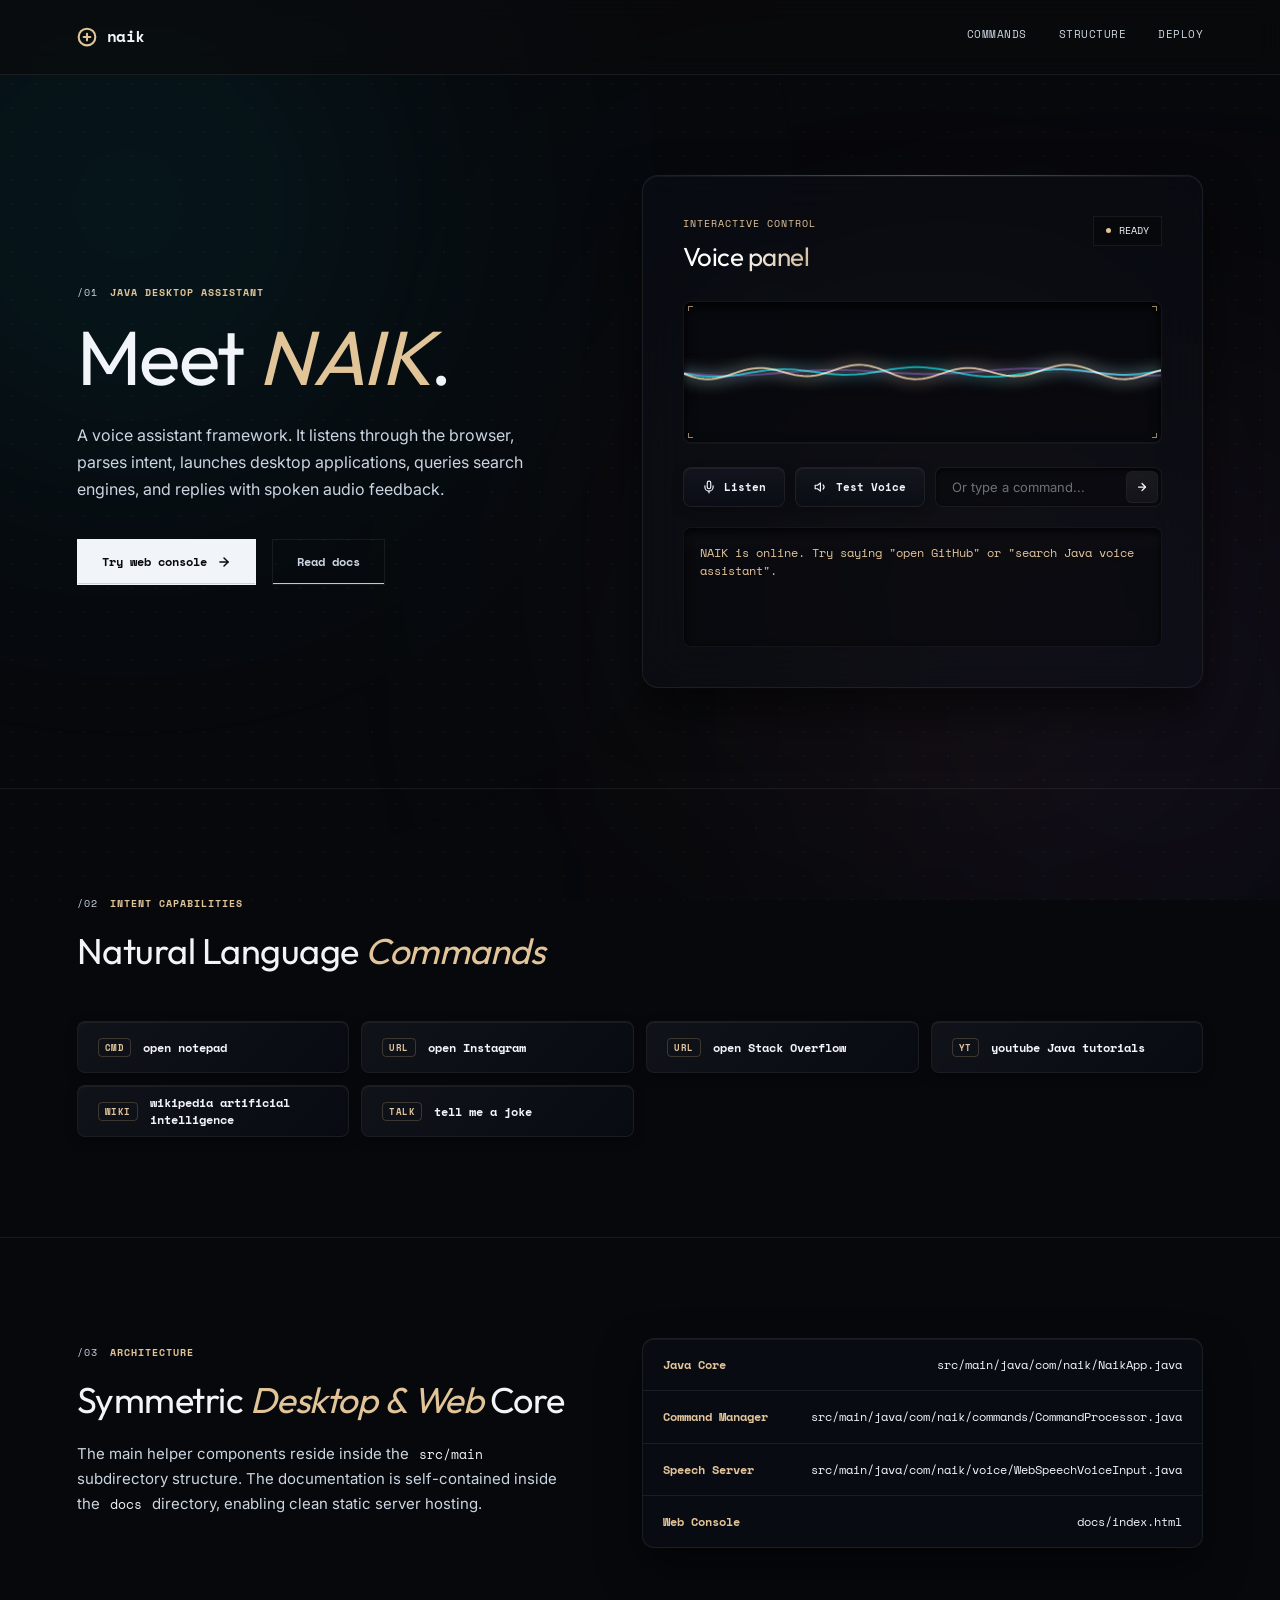
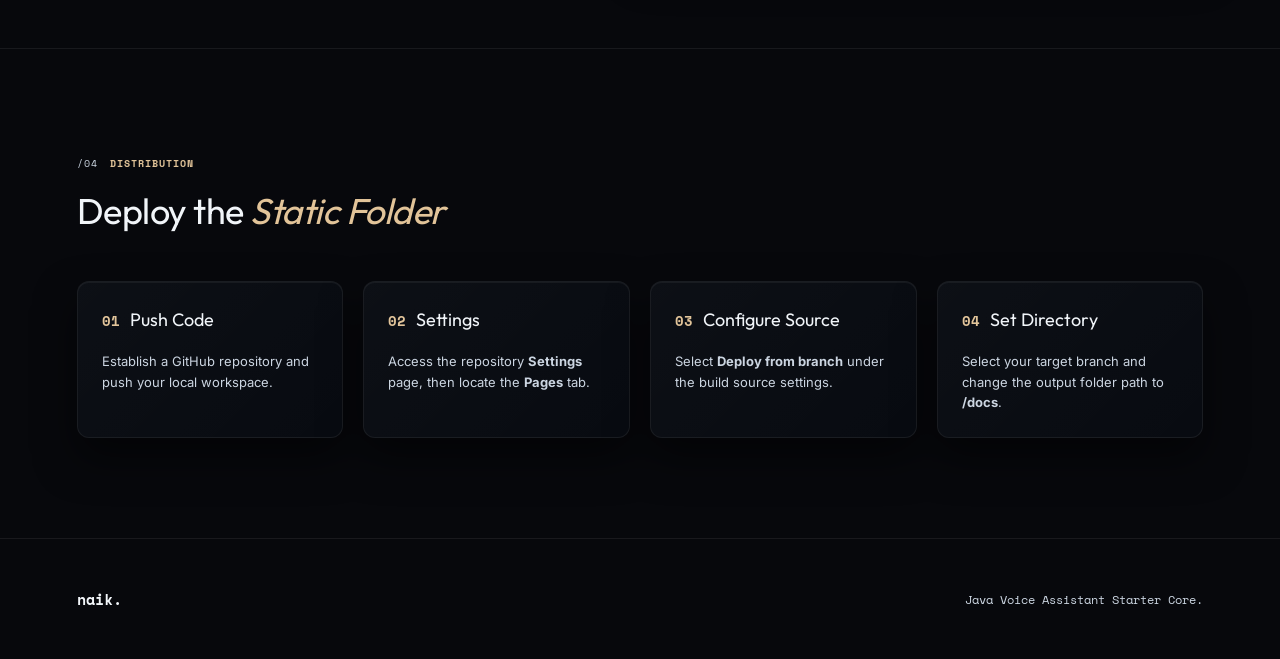
==== commit 8510bbfd: "design: apply premium antigravity visual UI styling" ====
--- a/docs/index.html
+++ b/docs/index.html
@@ -6,14 +6,19 @@
     <title>NAIK - Java Voice Assistant</title>
     <meta name="description" content="NAIK is a Java desktop voice assistant with browser voice input, app launching, web search, and spoken responses.">
     
-    <!-- Google Fonts: Playfair Display (Serif), Inter (Sans), Space Mono (Monospace) -->
+    <!-- Google Fonts: Inter (Sans), Outfit (Display), Space Mono (Monospace) -->
     <link rel="preconnect" href="https://fonts.googleapis.com">
     <link rel="preconnect" href="https://fonts.gstatic.com" crossorigin>
-    <link href="https://fonts.googleapis.com/css2?family=Inter:wght@300;400;500;600;700&family=Playfair+Display:ital,wght@0,400;0,600;0,700;1,400;1,600&family=Space+Mono:wght@400;700&display=swap" rel="stylesheet">
+    <link href="https://fonts.googleapis.com/css2?family=Inter:wght@300;400;500;600;700&family=Outfit:wght@300;400;500;600;700;800;900&family=Space+Mono:wght@400;700&display=swap" rel="stylesheet">
     
     <link rel="stylesheet" href="styles.css">
 </head>
 <body>
+    <div class="ambient-glow-container">
+        <div class="ambient-glow glow-1"></div>
+        <div class="ambient-glow glow-2"></div>
+        <div class="ambient-glow glow-3"></div>
+    </div>
     <div class="dot-grid-bg"></div>
 
     <header class="topbar">
--- a/docs/styles.css
+++ b/docs/styles.css
@@ -5,27 +5,31 @@
 :root {
     color-scheme: dark;
     
-    /* Noir & Platinum Theme Colors */
-    --bg-main: #0a0b0d;
-    --bg-card: #111317;
-    --bg-input: #08090a;
-    --bg-btn-hover: #1b1d24;
+    /* Premium Glassmorphic HSL Variables */
+    --bg-main: #07080c;
+    --bg-glass: rgba(13, 16, 26, 0.45);
+    --bg-glass-hover: rgba(22, 26, 41, 0.6);
+    --bg-input: rgba(6, 8, 12, 0.6);
     
-    /* Typography & Accents */
-    --accent-gold: #c8b395;
-    --accent-gold-muted: #8d7b65;
-    --text-primary: #f8fafc;
-    --text-muted: #94a3b8;
-    --border-subtle: #1e222b;
-    --border-active: #3e4452;
+    /* Glowing Neon & Gold Accents */
+    --accent-gold: #e2c499;
+    --accent-gold-muted: #9a8467;
+    --accent-neon-cyan: #00f2fe;
+    --accent-neon-purple: #9b51e0;
+    --accent-neon-gold: #f2994a;
+    
+    --text-primary: #f1f5f9;
+    --text-muted: #cbd5e1;
+    --border-subtle: rgba(255, 255, 255, 0.07);
+    --border-active: rgba(226, 196, 153, 0.4);
     
     /* State colors - subtle editorial dots */
-    --state-ready: #c8b395;
-    --state-listening: #f8fafc;
+    --state-ready: #e2c499;
+    --state-listening: #00f2fe;
     --state-error: #ef4444;
     
     /* Fonts */
-    --font-display: 'Playfair Display', Georgia, serif;
+    --font-display: 'Outfit', -apple-system, sans-serif;
     --font-sans: 'Inter', -apple-system, sans-serif;
     --font-mono: 'Space Mono', monospace;
 }
@@ -50,6 +54,70 @@
     line-height: 1.6;
     position: relative;
     overflow-x: hidden;
+}
+
+/* Volumetric Ambient Glow System */
+.ambient-glow-container {
+    position: fixed;
+    top: 0;
+    left: 0;
+    width: 100vw;
+    height: 100vh;
+    overflow: hidden;
+    z-index: 1;
+    pointer-events: none;
+    opacity: 0.8;
+}
+
+.ambient-glow {
+    position: absolute;
+    border-radius: 50%;
+    filter: blur(140px);
+    opacity: 0.16;
+    mix-blend-mode: screen;
+    will-change: transform;
+}
+
+.glow-1 {
+    width: 60vw;
+    height: 60vw;
+    background: radial-gradient(circle, var(--accent-neon-cyan) 0%, transparent 70%);
+    top: -20%;
+    left: -20%;
+    animation: drift-glow-1 30s ease-in-out infinite alternate;
+}
+
+.glow-2 {
+    width: 50vw;
+    height: 50vw;
+    background: radial-gradient(circle, var(--accent-neon-purple) 0%, transparent 70%);
+    bottom: -15%;
+    right: -15%;
+    animation: drift-glow-2 35s ease-in-out infinite alternate;
+}
+
+.glow-3 {
+    width: 45vw;
+    height: 45vw;
+    background: radial-gradient(circle, var(--accent-neon-gold) 0%, transparent 70%);
+    top: 30%;
+    left: 50%;
+    animation: drift-glow-3 25s ease-in-out infinite alternate;
+}
+
+@keyframes drift-glow-1 {
+    0% { transform: translate(0, 0) scale(1); }
+    100% { transform: translate(120px, 80px) scale(1.15); }
+}
+
+@keyframes drift-glow-2 {
+    0% { transform: translate(0, 0) scale(1); }
+    100% { transform: translate(-140px, -90px) scale(0.9); }
+}
+
+@keyframes drift-glow-3 {
+    0% { transform: translate(0, 0) scale(1); }
+    100% { transform: translate(90px, -120px) scale(1.1); }
 }
 
 /* Background Texture */
@@ -57,14 +125,24 @@
     position: fixed;
     top: 0;
     left: 0;
-    width: 110vw;
-    height: 110vh;
-    background-image: radial-gradient(rgba(200, 179, 149, 0.04) 1px, transparent 1px);
+    width: 100vw;
+    height: 100vh;
+    background: transparent;
+    pointer-events: none;
+    z-index: 2;
+    transition: transform 0.3s cubic-bezier(0.16, 1, 0.3, 1);
+}
+
+.dot-grid-bg::after {
+    content: '';
+    position: absolute;
+    top: 0;
+    left: 0;
+    width: 100%;
+    height: 100%;
+    background-image: radial-gradient(rgba(255, 255, 255, 0.035) 1px, transparent 1px);
     background-size: 24px 24px;
     pointer-events: none;
-    z-index: 0;
-    transform: translate(-5%, -5%);
-    transition: transform 0.3s cubic-bezier(0.16, 1, 0.3, 1);
 }
 
 a {
@@ -346,10 +424,53 @@
    ========================================================================== */
 
 .voice-console {
-    background: var(--bg-card);
+    background: var(--bg-glass);
     border: 1px solid var(--border-subtle);
     padding: clamp(24px, 4vw, 40px);
     width: 100%;
+    border-radius: 16px;
+    backdrop-filter: blur(24px);
+    -webkit-backdrop-filter: blur(24px);
+    box-shadow: 
+        0 1px 0 rgba(255, 255, 255, 0.05) inset,
+        0 24px 50px rgba(0, 0, 0, 0.6),
+        0 0 0 1px rgba(255, 255, 255, 0.01);
+    position: relative;
+    transition: all 0.5s cubic-bezier(0.16, 1, 0.3, 1);
+}
+
+.voice-console.is-listening {
+    border-color: rgba(0, 242, 254, 0.45);
+    box-shadow: 
+        0 1px 0 rgba(0, 242, 254, 0.15) inset,
+        0 24px 60px rgba(0, 0, 0, 0.7),
+        0 0 35px rgba(0, 242, 254, 0.2);
+}
+
+.voice-console.is-speaking {
+    border-color: rgba(226, 196, 153, 0.45);
+    box-shadow: 
+        0 1px 0 rgba(226, 196, 153, 0.15) inset,
+        0 24px 60px rgba(0, 0, 0, 0.7),
+        0 0 35px rgba(226, 196, 153, 0.2);
+}
+
+.voice-console.is-error {
+    border-color: rgba(239, 68, 68, 0.45);
+    box-shadow: 
+        0 1px 0 rgba(239, 68, 68, 0.15) inset,
+        0 24px 60px rgba(0, 0, 0, 0.7),
+        0 0 35px rgba(239, 68, 68, 0.2);
+}
+
+.voice-console::before {
+    content: '';
+    position: absolute;
+    top: -1px;
+    left: 20px;
+    right: 20px;
+    height: 1px;
+    background: linear-gradient(90deg, transparent, rgba(226, 196, 153, 0.35), transparent);
 }
 
 .console-header {
@@ -363,7 +484,7 @@
     font-family: var(--font-mono);
     font-size: 10px;
     color: var(--accent-gold);
-    letter-spacing: 0.5px;
+    letter-spacing: 1px;
     text-transform: uppercase;
     display: block;
     margin-bottom: 4px;
@@ -371,10 +492,13 @@
 
 .console-header h2 {
     font-family: var(--font-display);
-    font-size: 24px;
+    font-size: 26px;
     font-weight: 400;
     color: var(--text-primary);
     letter-spacing: -0.5px;
+    background: linear-gradient(135deg, #ffffff 40%, #c5a880 100%);
+    -webkit-background-clip: text;
+    -webkit-text-fill-color: transparent;
 }
 
 .status {
@@ -404,15 +528,20 @@
     position: relative;
     width: 100%;
     margin-bottom: 24px;
-    border: 1px solid var(--border-subtle);
-    background: var(--bg-input);
+    border: 1px solid rgba(255, 255, 255, 0.05);
+    background: rgba(8, 9, 12, 0.6);
     overflow: hidden;
+    border-radius: 8px;
+    box-shadow: 
+        inset 0 4px 12px rgba(0, 0, 0, 0.9),
+        0 1px 0 rgba(255, 255, 255, 0.03);
 }
 
 canvas {
     display: block;
     width: 100%;
     height: 140px;
+    filter: drop-shadow(0 0 8px rgba(197, 168, 128, 0.18));
 }
 
 /* Precise corner highlights */
@@ -451,25 +580,51 @@
     font-size: 11px;
     font-weight: 700;
     color: var(--text-primary);
-    background: var(--bg-input);
+    background: var(--bg-glass);
     border: 1px solid var(--border-subtle);
     height: 40px;
-    padding: 0 16px;
+    padding: 0 18px;
     cursor: pointer;
     display: inline-flex;
     align-items: center;
     justify-content: center;
     gap: 8px;
-    transition: all 0.2s cubic-bezier(0.16, 1, 0.3, 1);
+    border-radius: 8px;
+    box-shadow: 
+        inset 0 1px 0 rgba(255, 255, 255, 0.05),
+        0 4px 12px rgba(0, 0, 0, 0.3);
+    transition: all 0.3s cubic-bezier(0.16, 1, 0.3, 1);
+    position: relative;
+    overflow: hidden;
+}
+
+button::before {
+    content: '';
+    position: absolute;
+    top: 0;
+    left: 0;
+    width: 100%;
+    height: 100%;
+    background: linear-gradient(180deg, rgba(255,255,255,0.03) 0%, transparent 100%);
+    pointer-events: none;
 }
 
 button:hover {
-    background: var(--bg-btn-hover);
-    border-color: var(--border-active);
+    background: var(--bg-glass-hover);
+    border-color: var(--accent-gold);
+    color: #ffffff;
+    box-shadow: 
+        inset 0 1px 0 rgba(255, 255, 255, 0.1),
+        0 0 15px rgba(226, 196, 153, 0.25),
+        0 4px 12px rgba(0, 0, 0, 0.4);
+    transform: translateY(-2px);
 }
 
 button:active {
-    transform: translateY(1px);
+    transform: translateY(0);
+    box-shadow: 
+        inset 0 1px 0 rgba(0, 0, 0, 0.2),
+        0 2px 6px rgba(0, 0, 0, 0.4);
 }
 
 .input-wrapper {
@@ -482,51 +637,91 @@
 input {
     width: 100%;
     height: 40px;
-    background: var(--bg-input);
-    border: 1px solid var(--border-subtle);
-    padding: 0 40px 0 14px;
+    background: rgba(8, 9, 12, 0.5);
+    border: 1px solid rgba(255, 255, 255, 0.06);
+    padding: 0 44px 0 16px;
     color: var(--text-primary);
     font-family: var(--font-sans);
-    font-size: 12px;
+    font-size: 13px;
     outline: none;
-    transition: border-color 0.2s ease;
+    border-radius: 8px;
+    box-shadow: inset 0 2px 4px rgba(0, 0, 0, 0.6);
+    transition: all 0.3s ease;
 }
 
 input:focus {
-    border-color: var(--border-active);
+    border-color: rgba(197, 168, 128, 0.4);
+    box-shadow: 
+        inset 0 2px 4px rgba(0, 0, 0, 0.6),
+        0 0 12px rgba(197, 168, 128, 0.08);
 }
 
 input::placeholder {
     color: var(--text-muted);
-    opacity: 0.6;
+    opacity: 0.5;
 }
 
 #runButton {
     position: absolute;
-    right: 3px;
-    top: 3px;
-    height: 34px;
-    width: 34px;
+    right: 4px;
+    top: 4px;
+    height: 32px;
+    width: 32px;
     padding: 0;
-    background: var(--bg-card);
-    border: 1px solid var(--border-subtle);
+    background: rgba(255, 255, 255, 0.04);
+    border: 1px solid rgba(255, 255, 255, 0.05);
+    border-radius: 6px;
+    box-shadow: none;
+    transform: none;
 }
 
 #runButton:hover {
-    background: var(--text-primary);
+    background: var(--accent-gold);
     color: var(--bg-main);
-    border-color: var(--text-primary);
+    border-color: var(--accent-gold);
+    transform: scale(1.05);
+    box-shadow: 0 0 8px rgba(197, 168, 128, 0.4);
+}
+
+#runButton:active {
+    transform: scale(0.95);
 }
 
 /* Monospaced Transcript Block */
+@keyframes scanline {
+    0% { transform: translateY(-100%); }
+    100% { transform: translateY(100%); }
+}
+
 .transcript {
-    height: 110px;
-    border: 1px solid var(--border-subtle);
-    background: var(--bg-input);
-    padding: 14px;
+    height: 120px;
+    border: 1px solid rgba(255, 255, 255, 0.04);
+    background: rgba(8, 9, 12, 0.5);
+    padding: 16px;
     overflow-y: auto;
     font-family: var(--font-mono);
-    font-size: 11px;
+    font-size: 12px;
+    border-radius: 8px;
+    box-shadow: inset 0 3px 8px rgba(0, 0, 0, 0.7);
+    position: relative;
+    overflow-x: hidden;
+}
+
+.transcript::after {
+    content: '';
+    position: absolute;
+    top: 0;
+    left: 0;
+    width: 100%;
+    height: 100%;
+    background: linear-gradient(
+        to bottom,
+        rgba(255,255,255,0) 0%,
+        rgba(197, 168, 128, 0.015) 10%,
+        rgba(255,255,255,0) 20%
+    );
+    animation: scanline 6s linear infinite;
+    pointer-events: none;
 }
 
 .line {
@@ -588,22 +783,38 @@
     align-items: center;
     justify-content: flex-start;
     gap: 12px;
-    height: 48px;
-    padding: 0 16px;
-    background: var(--bg-card);
+    height: 52px;
+    padding: 0 20px;
+    background: var(--bg-glass);
     border: 1px solid var(--border-subtle);
     text-align: left;
-    transition: all 0.2s cubic-bezier(0.16, 1, 0.3, 1);
+    border-radius: 8px;
+    transition: all 0.3s cubic-bezier(0.16, 1, 0.3, 1);
+    cursor: pointer;
+    position: relative;
+    overflow: hidden;
+}
+
+.command-btn::before {
+    content: '';
+    position: absolute;
+    top: 0;
+    left: 0;
+    width: 100%;
+    height: 100%;
+    background: linear-gradient(135deg, rgba(255,255,255,0.03) 0%, transparent 100%);
+    pointer-events: none;
 }
 
 .command-btn .cmd-shortcut {
     font-family: var(--font-mono);
     font-size: 9px;
-    color: var(--accent-gold-muted);
-    border: 1px solid rgba(200, 179, 149, 0.15);
+    color: var(--accent-gold);
+    border: 1px solid rgba(197, 168, 128, 0.25);
     padding: 2px 6px;
     text-transform: uppercase;
     letter-spacing: 0.5px;
+    border-radius: 4px;
 }
 
 .command-btn .cmd-text {
@@ -613,8 +824,18 @@
 }
 
 .command-btn:hover {
-    background: var(--bg-btn-hover);
-    border-color: var(--border-active);
+    background: var(--bg-glass-hover);
+    border-color: rgba(226, 196, 153, 0.45);
+    transform: translateY(-3px);
+    box-shadow: 
+        0 8px 24px rgba(0, 0, 0, 0.5),
+        0 0 15px rgba(226, 196, 153, 0.15);
+}
+
+.command-btn:active {
+    transform: translateY(0);
+    box-shadow: 
+        0 2px 6px rgba(0, 0, 0, 0.3);
 }
 
 /* ==========================================================================
@@ -659,8 +880,12 @@
 }
 
 .file-list {
-    background: var(--bg-card);
+    background: var(--bg-glass);
     border: 1px solid var(--border-subtle);
+    border-radius: 12px;
+    box-shadow: 
+        0 1px 0 rgba(255, 255, 255, 0.05) inset,
+        0 20px 40px rgba(0, 0, 0, 0.5);
     overflow: hidden;
 }
 
@@ -699,17 +924,39 @@
 }
 
 .step-card {
-    background: var(--bg-card);
+    background: var(--bg-glass);
     border: 1px solid var(--border-subtle);
     padding: 24px;
     display: flex;
     flex-direction: column;
     gap: 16px;
-    transition: border-color 0.2s ease;
+    border-radius: 12px;
+    box-shadow: 
+        0 1px 0 rgba(255, 255, 255, 0.05) inset,
+        0 20px 40px rgba(0, 0, 0, 0.5);
+    transition: all 0.3s cubic-bezier(0.16, 1, 0.3, 1);
+    position: relative;
+    overflow: hidden;
+}
+
+.step-card::before {
+    content: '';
+    position: absolute;
+    top: 0;
+    left: 0;
+    width: 100%;
+    height: 100%;
+    background: linear-gradient(135deg, rgba(255,255,255,0.02) 0%, transparent 100%);
+    pointer-events: none;
 }
 
 .step-card:hover {
-    border-color: var(--border-active);
+    background: var(--bg-glass-hover);
+    border-color: rgba(226, 196, 153, 0.45);
+    transform: translateY(-4px);
+    box-shadow: 
+        0 24px 48px rgba(0, 0, 0, 0.6),
+        0 0 15px rgba(226, 196, 153, 0.15);
 }
 
 .step-header {
